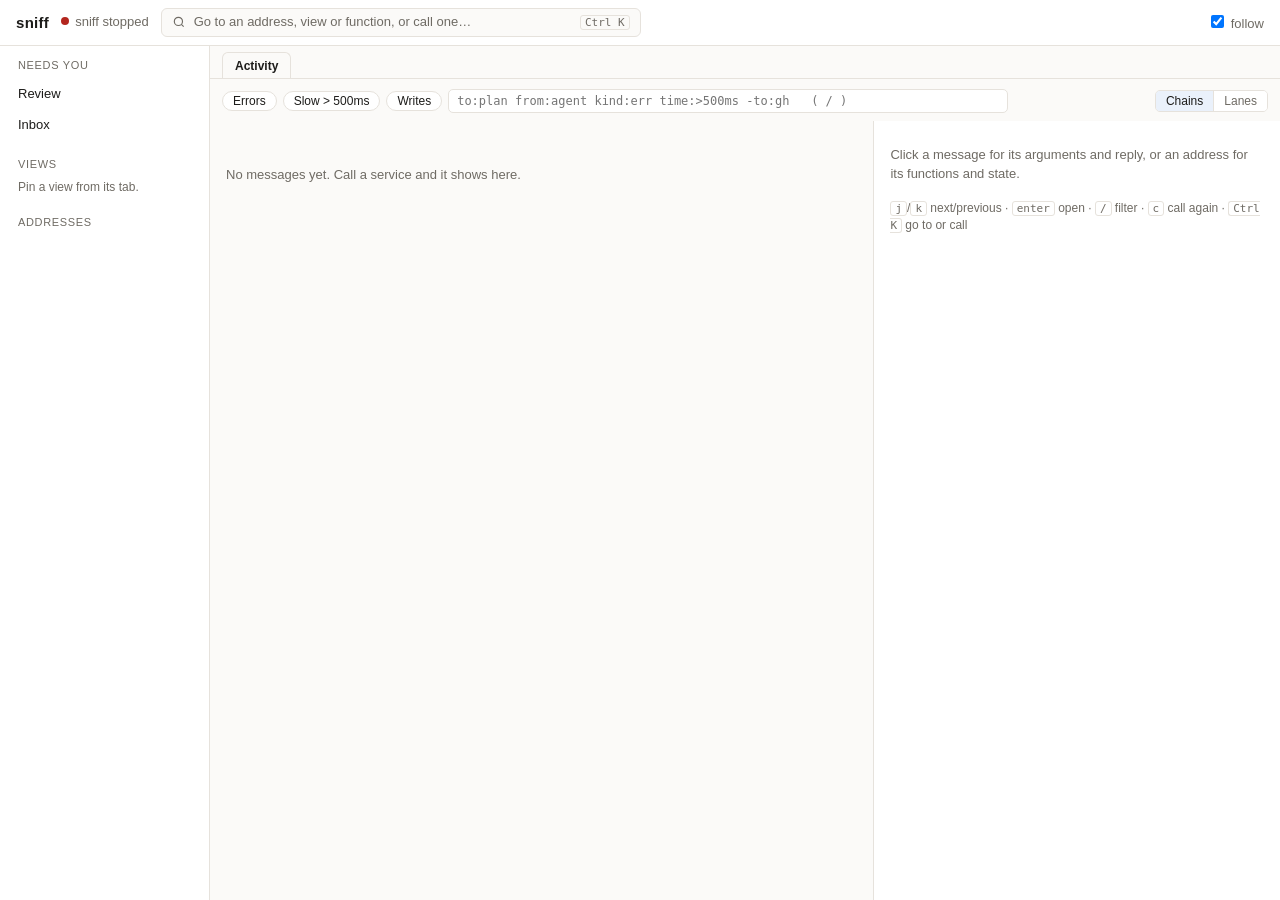
==== cmd/sniff/web/index.html @ 4d842ae2 "Go to or call anything from a ⌘K palette in sniff, and move with keys ⌘K opens a palette over the pa" ====
<!doctype html>
<html lang="en">
<head>
<meta charset="utf-8">
<meta name="viewport" content="width=device-width, initial-scale=1">
<title>sniff</title>
<link rel="stylesheet" href="style.css">
<script src="app.js" defer></script>
</head>
<body>
<header>
  <h1>sniff</h1>
  <span id="status" class="status">connecting…</span>
  <button type="button" id="goto" class="goto" aria-haspopup="dialog">
    <svg width="14" height="14" viewBox="0 0 24 24" fill="none" stroke="currentColor" stroke-width="2" aria-hidden="true"><circle cx="11" cy="11" r="7"></circle><path d="M20 20l-4-4"></path></svg>
    <span class="grow">Go to an address, view or function, or call one…</span>
    <kbd class="mod-k">⌘K</kbd>
  </button>
  <span class="grow"></span>
  <label class="follow"><input type="checkbox" id="follow" checked> follow</label>
</header>
<div class="window">
  <nav class="side" aria-label="Sidebar">
    <div class="group">
      <h2>Needs you</h2>
      <a class="queue review" href="/view/review/pending" title="what waits for your review; while sniff is open, agents' writes wait here for you"><span class="name">Review</span></a>
      <a class="queue inbox" href="/view/me/inbox" title="questions and reports sent to you, :me"><span class="name">Inbox</span></a>
    </div>
    <div class="group">
      <h2>Views</h2>
      <div id="pins"></div>
    </div>
    <div class="group">
      <h2>Addresses</h2>
      <div id="addresses"></div>
    </div>
  </nav>
  <div class="work">
    <div id="tabs" class="tabs" role="tablist" aria-label="Tabs">
      <div class="tab"><button role="tab" id="tab-activity" aria-selected="true" aria-controls="activity">Activity</button></div>
    </div>
    <section id="banner" class="banner" aria-label="Waiting for your review" hidden>
      <span class="banner-title">Waits for your review</span>
      <div id="banner-body" class="banner-body"></div>
    </section>
    <form id="filters" class="filters" role="search" aria-label="Filter messages">
      <button type="button" id="only" class="chip" aria-pressed="true" title="Show every chain again" hidden>One chain ×</button>
      <button type="button" class="chip" data-term="kind:err" aria-pressed="false" title="kind:err: what answered with an error or a fault">Errors</button>
      <button type="button" class="chip" data-term="time:>500ms" aria-pressed="false" title="time:>500ms">Slow &gt; 500ms</button>
      <button type="button" class="chip" data-term="mark:write" aria-pressed="false" title="mark:write: to :write functions">Writes</button>
      <input id="query" type="search" aria-label="Filter" placeholder="to:plan from:agent kind:err time:>500ms -to:gh   ( / )" autocomplete="off" spellcheck="false"
        title="Each term must match; -term must not. to:address[/fn] from:address origin:user|agent kind:call|send|pub|done|eval|note|ok|err|fault|pending time:>500ms|<1ms mark:read|write gate:held|refused|accepted|trusted|free|for, or a word">
      <span class="seg" role="group" aria-label="Show messages as">
        <button type="button" data-show="chains" aria-pressed="true" title="Each message under the one whose handler sent it">Chains</button>
        <button type="button" data-show="lanes" aria-pressed="false" title="A lane per address, an arrow per message">Lanes</button>
      </span>
      <span id="query-error" class="query-error" role="status"></span>
    </form>
    <main id="activity" role="tabpanel" aria-labelledby="tab-activity">
      <section id="trace" aria-label="Messages">
        <div id="lanes" class="lanes"></div>
        <div id="rows"></div>
        <p id="empty" class="empty">No messages yet. Call a service and it shows here.</p>
      </section>
      <aside id="detail" aria-label="Details">
        <p class="hint">Click a message for its arguments and reply, or an address for its functions and state.</p>
      </aside>
    </main>
  </div>
</div>
<dialog id="palette" class="palette" aria-label="Go to or call">
  <div class="palette-box">
    <div class="palette-input">
      <svg width="16" height="16" viewBox="0 0 24 24" fill="none" stroke="currentColor" stroke-width="2" aria-hidden="true"><circle cx="11" cy="11" r="7"></circle><path d="M20 20l-4-4"></path></svg>
      <input id="palette-q" role="combobox" aria-label="Go to or call" aria-controls="palette-list" aria-expanded="true" aria-autocomplete="list"
        placeholder="Go to an address, view or function, or call one…" autocomplete="off" spellcheck="false">
      <kbd>esc</kbd>
    </div>
    <div id="palette-list" class="palette-list" role="listbox" aria-label="Matches"></div>
    <div id="palette-reply" class="palette-reply"></div>
    <p class="palette-keys"><span><kbd>↑↓</kbd> move</span> <span><kbd>↵</kbd> open or call</span> <span><kbd>(</kbd> type a whole form: <code>(todo/add "x")</code></span></p>
  </div>
</dialog>
</body>
</html>
---- cmd/sniff/web/style.css ----
:root {
  --bg: #fbfaf8;
  --panel: #ffffff;
  --text: #1d1c1a;
  --muted: #6f6b64;
  --line: #e6e2dc;
  --lane: #dcd7cf;
  --accent: #2f6fb3;
  --ok: #2f7d4f;
  --err: #a8650f;
  --fault: #b3261e;
  --done: #7a4fb0;
  --pub: #18808a;
  --note-bg: #fff4d6;
  --select: #eaf1fb;
  --kw: #7a4fb0;
  --str: #2f7d4f;
  --lit: #2f6fb3;
  --mono: ui-monospace, "SF Mono", Menlo, Consolas, monospace;
  --sans: -apple-system, BlinkMacSystemFont, "Segoe UI", sans-serif;
  color-scheme: light;
}
@media (prefers-color-scheme: dark) {
  :root {
    --bg: #161514;
    --panel: #1e1d1b;
    --text: #e9e6e1;
    --muted: #9c978f;
    --line: #2e2c29;
    --lane: #3a3733;
    --accent: #79a9e0;
    --ok: #6cc28f;
    --err: #e0a457;
    --fault: #f07a70;
    --done: #b694e6;
    --pub: #5cc4cd;
    --note-bg: #3a3220;
    --select: #23303f;
    --kw: #b694e6;
    --str: #6cc28f;
    --lit: #79a9e0;
    color-scheme: dark;
  }
}

* { box-sizing: border-box; }
html, body { height: 100%; margin: 0; }
body {
  background: var(--bg);
  color: var(--text);
  font: 13px/1.45 var(--sans);
  display: flex;
  flex-direction: column;
}

header {
  min-width: 0;
  display: flex;
  align-items: center;
  gap: 12px;
  padding: 8px 16px;
  border-bottom: 1px solid var(--line);
  background: var(--panel);
  flex-wrap: wrap;
}
h1 { font-size: 15px; margin: 0; letter-spacing: .02em; }
.status { color: var(--muted); }
.status::before {
  content: "";
  display: inline-block;
  width: 8px; height: 8px;
  border-radius: 50%;
  margin-right: 6px;
  background: var(--fault);
  vertical-align: 1px;
}
.status.on::before { background: var(--ok); }
.lanes button {
  font: 12px var(--mono);
  color: var(--text);
  background: transparent;
  border: 1px solid var(--line);
  border-radius: 4px;
  padding: 1px 6px;
  cursor: pointer;
}
.lanes button:hover { border-color: var(--accent); }
.follow { color: var(--muted); user-select: none; }
.grow { flex: 1; }
[hidden] { display: none !important; }

/* One window: the sidebar, then tabs, Activity first. */
.window { flex: 1; display: flex; min-height: 0; }
.side {
  width: 210px;
  flex: none;
  overflow: auto;
  padding: 12px 10px;
  border-right: 1px solid var(--line);
  background: var(--panel);
  display: flex;
  flex-direction: column;
  gap: 18px;
}
.side .group { display: flex; flex-direction: column; gap: 2px; min-width: 0; }
.side h2 {
  font-size: 11px;
  font-weight: normal;
  text-transform: uppercase;
  letter-spacing: .06em;
  color: var(--muted);
  margin: 0;
  padding: 0 8px 4px;
}
.side .hint { margin: 0; padding: 0 8px; font-size: 12px; }
.side a, .side button {
  display: flex;
  align-items: center;
  gap: 8px;
  width: 100%;
  padding: 5px 8px;
  border: 0;
  border-radius: 5px;
  background: none;
  color: var(--text);
  text-decoration: none;
  text-align: left;
  font: inherit;
  cursor: pointer;
}
.side a:hover, .side button:hover { background: color-mix(in srgb, var(--select) 60%, transparent); }
.side a[aria-current] { background: var(--select); }
.side .name { flex: 1; min-width: 0; overflow: hidden; text-overflow: ellipsis; white-space: nowrap; }
.side .view-link, .side .addr { font: 12px var(--mono); }
.side .queue.waiting { background: var(--note-bg); }
.side .count {
  min-width: 18px;
  padding: 0 5px;
  font: 600 11px/16px var(--sans);
  text-align: center;
  color: var(--panel);
  background: var(--err);
  border-radius: 8px;
}
.side .inbox .count { background: var(--accent); }
.addr .dot { width: 7px; height: 7px; flex: none; border-radius: 50%; background: var(--ok); }
.addr.client .dot { background: none; border: 1.5px dashed var(--muted); }
.addr.fault .dot { background: var(--fault); }
.addr .note { font: 11px var(--sans); color: var(--muted); }
.addr.fault .note { color: var(--fault); }
.work { flex: 1; min-width: 0; display: flex; flex-direction: column; }
.tabs {
  display: flex;
  gap: 2px;
  padding: 6px 12px 0;
  border-bottom: 1px solid var(--line);
  overflow-x: auto;
  flex: none;
}
.tab { display: flex; align-items: center; flex: none; border: 1px solid transparent; border-bottom: 0; border-radius: 6px 6px 0 0; margin-bottom: -1px; }
.tab:has([aria-selected="true"]) { border-color: var(--line); background: var(--bg); }
.tab button { font: 12px var(--mono); color: var(--muted); background: none; border: 0; padding: 6px 4px 6px 12px; cursor: pointer; }
.tab button:only-child { padding-right: 12px; font: 600 12px var(--sans); }
.tab [aria-selected="true"] { color: var(--text); }
.tab .close { padding: 6px 8px 6px 4px; }
.tab .close:hover { color: var(--text); }
.panel { flex: 1; min-height: 0; overflow: auto; padding: 12px 16px; }
.panel-head { display: flex; flex-wrap: wrap; align-items: center; gap: 6px 12px; margin-bottom: 10px; }
.panel-head a { color: var(--accent); font-size: 12px; }
.toggle {
  font: 12px var(--sans);
  color: var(--text);
  background: var(--panel);
  border: 1px solid var(--line);
  border-radius: 5px;
  padding: 2px 10px;
  cursor: pointer;
}
.toggle:hover { border-color: var(--accent); background: color-mix(in srgb, var(--accent) 10%, var(--panel)); }
.toggle:focus-visible { outline: 2px solid var(--accent); outline-offset: 1px; }
@media (max-width: 760px) {
  .window { flex-direction: column; }
  .side { width: auto; max-height: 30vh; flex-direction: row; flex-wrap: wrap; border-right: 0; border-bottom: 1px solid var(--line); }
  .side .group { flex: 1 1 140px; }
}

/* The review banner: the oldest write waiting for you, over Activity, on
   one line: what it would do, who sent it from where, and its actions. */
.banner {
  flex: none;
  display: flex;
  align-items: center;
  gap: 6px 12px;
  margin: 10px 12px 0;
  padding: 8px 12px;
  border: 1px solid color-mix(in srgb, var(--err) 45%, transparent);
  border-radius: 6px;
  background: var(--note-bg);
}
.banner-title { font-weight: 600; white-space: nowrap; }
.banner-body { flex: 1; min-width: 0; }
.banner .said { margin: 0 0 4px; }
.banner .view.first { display: flex; align-items: center; gap: 12px; }
.banner .view.first .item { flex: 1; min-width: 0; flex-wrap: nowrap; align-items: center; border-top: 0; padding: 0; font: 12px var(--mono); }
.banner .item > :first-child { flex: 0 1 auto; min-width: 0; font-weight: 600; white-space: nowrap; overflow: hidden; text-overflow: ellipsis; }
.banner .item .detail { flex: 1 1 0; min-width: 0; font-size: 11px; white-space: nowrap; overflow: hidden; text-overflow: ellipsis; }
.banner .item .actions { flex: none; max-width: none; flex-wrap: nowrap; align-items: center; }
/* Reject's box for why opens beside it, not under it. */
.banner details.asks[open] { display: flex; align-items: center; gap: 4px; }
.banner .ask { margin: 0; }
.banner .ask input { flex: none; width: 220px; }
/* Its actions are :review's own, so their targets go without saying. */
.banner .action .to { display: none; }
.banner .more { color: var(--accent); font-size: 12px; white-space: nowrap; }
/* Its keys, a and r, beside what they do. */
.banner form.act:has(input[value^="[:review/accept "]) .action::after,
.banner details.asks:has(input[value^="[:review/reject "]) > summary::after {
  margin-left: 6px;
  font: 10px var(--mono);
  opacity: .7;
}
.banner form.act:has(input[value^="[:review/accept "]) .action::after { content: "a"; }
.banner details.asks:has(input[value^="[:review/reject "]) > summary::after { content: "r"; }

/* Filters: chips, then the query they are part of. */
.filters { flex: none; display: flex; flex-wrap: wrap; align-items: center; gap: 6px; padding: 10px 12px 8px; }
.chip {
  font: 12px var(--sans);
  color: var(--text);
  background: var(--panel);
  border: 1px solid var(--line);
  border-radius: 12px;
  padding: 2px 10px;
  cursor: pointer;
}
.chip:hover { border-color: var(--accent); }
.chip[aria-pressed="true"] { color: var(--accent); background: var(--select); border-color: color-mix(in srgb, var(--accent) 50%, transparent); }
.chip:focus-visible, .filters input:focus-visible { outline: 2px solid var(--accent); outline-offset: 1px; }
.filters input {
  flex: 1 1 220px;
  min-width: 0;
  max-width: 560px;
  font: 12px var(--mono);
  color: var(--text);
  background: var(--panel);
  border: 1px solid var(--line);
  border-radius: 5px;
  padding: 4px 8px;
}
.filters input.bad { border-color: var(--fault); }
.seg { margin-left: auto; display: inline-flex; border: 1px solid var(--line); border-radius: 5px; overflow: hidden; }
.seg button { font: 12px var(--sans); color: var(--muted); background: var(--panel); border: 0; padding: 3px 10px; cursor: pointer; }
.seg button + button { border-left: 1px solid var(--line); }
.seg button[aria-pressed="true"] { color: var(--text); background: var(--select); }
.seg button:focus-visible { outline: 2px solid var(--accent); outline-offset: -2px; }
.query-error { flex-basis: 100%; color: var(--fault); font: 12px var(--mono); }
.query-error:empty { display: none; }
@media (max-width: 760px) {
  .banner, .banner .view.first, .banner .view.first .item { flex-wrap: wrap; }
}

main { flex: 1; display: flex; min-height: 0; }
#trace { flex: 1; overflow: auto; position: relative; min-width: 0; }
aside {
  width: 38%;
  max-width: 560px;
  border-left: 1px solid var(--line);
  background: var(--panel);
  overflow: auto;
  padding: 12px 16px;
}
@media (max-width: 760px) {
  main { flex-direction: column; }
  aside { width: auto; max-width: none; border-left: 0; border-top: 1px solid var(--line); max-height: 45%; }
}
.hint, .empty { color: var(--muted); }
.empty { padding: 24px 16px; }

/* The message view: a lane per address, an arrow per message. */
.lanes, .row {
  display: grid;
  grid-template-columns: 96px minmax(0, 1fr) 64px;
}
@media (max-width: 760px) {
  .lanes, .row { grid-template-columns: 76px minmax(0, 1fr) 44px; }
  .time, .took { font-size: 10px; padding-left: 4px; padding-right: 4px; }
}
.lanes {
  position: sticky;
  top: 0;
  z-index: 2;
  background: var(--bg);
  border-bottom: 1px solid var(--line);
  padding: 6px 0;
}
.lanes .names { display: grid; grid-template-columns: repeat(var(--lanes), minmax(0, 1fr)); }
.lanes .names > * { justify-self: center; max-width: 95%; overflow: hidden; text-overflow: ellipsis; white-space: nowrap; }
.row { cursor: pointer; min-height: 30px; }
.row:hover { background: color-mix(in srgb, var(--select) 50%, transparent); }
.row.selected { background: var(--select); }
.time, .took { font: 11px var(--mono); color: var(--muted); padding: 8px 8px 0; }
.took { text-align: right; padding-right: 12px; }
.track {
  position: relative;
  background-image: linear-gradient(to right, transparent calc(50% - .5px), var(--lane) calc(50% - .5px), var(--lane) calc(50% + .5px), transparent calc(50% + .5px));
  background-size: calc(100% / var(--lanes)) 100%;
}
.arrow {
  position: absolute;
  top: 19px;
  height: 0;
  border-top: 1.5px solid currentColor;
  color: var(--text);
}
.arrow::after {
  content: "";
  position: absolute;
  top: -5px;
  border: 4px solid transparent;
}
.arrow.right::after { right: -1px; border-left: 6px solid currentColor; border-right: 0; }
.arrow.left::after { left: -1px; border-right: 6px solid currentColor; border-left: 0; }
.arrow.self {
  height: 10px;
  top: 12px;
  border: 1.5px solid currentColor;
  border-left: 0;
  border-radius: 0 6px 6px 0;
}
.arrow.self::after { left: -1px; top: 4px; border-right: 6px solid currentColor; border-left: 0; }
.label {
  position: absolute;
  top: 1px;
  font: 11.5px var(--mono);
  white-space: nowrap;
  overflow: hidden;
  text-overflow: ellipsis;
  text-align: center;
  padding: 0 4px;
}
.self + .label { text-align: left; }
.send .arrow { border-top-style: dashed; }
.pub .arrow { color: var(--pub); border-top-style: dotted; }
.done .arrow { color: var(--done); }
.err .arrow, .err .label { color: var(--err); }
.fault .arrow, .fault .label { color: var(--fault); font-weight: 600; }
.pending .arrow { border-top-style: dashed; color: var(--accent); }
.agent .time::after { content: " ●"; color: var(--done); }
.note-text {
  grid-column: 2 / 4;
  margin: 4px 12px 4px 0;
  padding: 4px 8px;
  border-radius: 4px;
  background: var(--note-bg);
  font: 12px var(--mono);
}

/* Chains: a row per message, indented under the one that led to it. */
#rows.chains .row { grid-template-columns: 112px minmax(0, 3fr) minmax(0, 2fr) 56px 64px; align-items: center; min-height: 28px; }
#rows.chains .time, #rows.chains .took { padding-top: 0; white-space: nowrap; }
.times { color: var(--text); font-weight: 600; }
/* A client's reads in a row, folded: quiet, as they change nothing. */
.reads { margin: 0 11px; }
.reads-head {
  display: flex;
  align-items: baseline;
  gap: 8px;
  width: 100%;
  min-height: 28px;
  padding: 0 8px;
  border: 0;
  background: none;
  color: var(--muted);
  font: 12px var(--sans);
  text-align: left;
  cursor: pointer;
}
.reads-head:hover { color: var(--text); background: color-mix(in srgb, var(--select) 50%, transparent); }
.reads-head:focus-visible { outline: 2px solid var(--accent); outline-offset: -2px; }
.reads-head .what-read { font: 11px var(--mono); min-width: 0; white-space: nowrap; overflow: hidden; text-overflow: ellipsis; }
.reads-head .sum { margin-left: auto; flex: none; font: 11px var(--mono); }
.reads[open], .reads:has(.row) { border-left: 2px solid var(--line); }
#rows.chains .note-text { grid-column: 2 / 6; }
#rows.chains { padding: 4px 0; }
/* Single messages line up with the rows in a chain's box. */
#rows.chains > .row { margin: 0 11px; }
.chain {
  margin: 8px 10px;
  border: 1px solid var(--line);
  border-radius: 6px;
  background: var(--panel);
  overflow: hidden;
}
.chain .row + .row { border-top: 1px solid color-mix(in srgb, var(--line) 50%, transparent); }
.what, .args { font: 12px var(--mono); white-space: nowrap; overflow: hidden; text-overflow: ellipsis; padding-right: 8px; }
/* A line down each level a message is under, so its depth shows. */
.what {
  --depth: 0;
  align-self: stretch;
  line-height: 28px;
  padding-left: calc(var(--depth) * 18px);
  background-image: repeating-linear-gradient(to right, transparent 0 5px, var(--lane) 5px 6px, transparent 6px 18px);
  background-size: calc(var(--depth) * 18px) 100%;
  background-repeat: no-repeat;
}
.what > b { font-weight: 600; }
.args { color: var(--muted); }
.args .gate { color: var(--muted); }
.glyph { display: inline-block; width: 1.4em; color: var(--muted); }
.pub .what, .pub .glyph { color: var(--pub); }
.done .glyph { color: var(--done); }
.result { font: 12px var(--mono); color: var(--muted); }
.ok .result { color: var(--ok); }
.err .result { color: var(--err); }
.fault .result { color: var(--fault); font-weight: 600; }
.pending .result { color: var(--accent); }
.chain-head {
  display: flex;
  align-items: baseline;
  gap: 8px;
  width: 100%;
  min-width: 0;
  padding: 7px 12px;
  border: 0;
  background: color-mix(in srgb, var(--line) 35%, var(--bg));
  color: var(--text);
  font: 13px var(--sans);
  text-align: left;
  cursor: pointer;
}
.chain-head:hover { background: color-mix(in srgb, var(--line) 60%, var(--bg)); }
.chain-head:focus-visible { outline: 2px solid var(--accent); outline-offset: -2px; }
.chain-head .fold, .chain-head .verb { color: var(--muted); flex: none; }
.chain-head strong { flex: none; font-weight: 600; }
.chain-head code { font: 12px var(--mono); min-width: 0; white-space: nowrap; overflow: hidden; text-overflow: ellipsis; }
.chain-head .sum { margin-left: auto; flex: none; font: 11px var(--mono); color: var(--muted); }

/* Details. */
aside h2 { font: 600 14px var(--mono); margin: 0 0 4px; word-break: break-all; }
aside h3 { font-size: 12px; text-transform: uppercase; letter-spacing: .06em; color: var(--muted); margin: 16px 0 6px; }
.meta { color: var(--muted); display: flex; gap: 10px; flex-wrap: wrap; }
.badge { font: 11px var(--mono); border: 1px solid var(--line); border-radius: 3px; padding: 0 4px; }
.badge.write { color: var(--err); border-color: currentColor; }
.badge.held { color: var(--accent); border-color: currentColor; }
.badge.through { color: var(--done); border-color: currentColor; }
.label .gate { color: var(--muted); font-weight: normal; }
.crumbs { font: 11px var(--mono); color: var(--muted); margin-bottom: 6px; overflow-wrap: anywhere; }
.crumbs button { font: inherit; color: var(--accent); background: none; border: 0; padding: 0; cursor: pointer; }
.crumbs button:hover { text-decoration: underline; }
.crumbs b { color: var(--text); }
.entry-actions { display: flex; flex-wrap: wrap; align-items: flex-start; gap: 6px; margin-top: 16px; }
.entry-actions > button, .again > summary, .call-box button, .talks button {
  font: 12px var(--sans);
  color: var(--text);
  background: var(--panel);
  border: 1px solid var(--line);
  border-radius: 5px;
  padding: 4px 10px;
  cursor: pointer;
}
.entry-actions > button:hover, .again > summary:hover, .call-box button:hover, .talks button:hover { border-color: var(--accent); }
.again > summary { list-style: none; display: inline-block; }
.again > summary::-webkit-details-marker { display: none; }
.again[open] { flex-basis: 100%; }
.call-box form { display: flex; gap: 6px; margin-top: 6px; }
.call-box input { flex: 1; min-width: 0; font: 12px var(--mono); color: var(--text); background: var(--bg); border: 1px solid var(--line); border-radius: 5px; padding: 4px 8px; }
.call-box button { color: #fff; background: var(--accent); border-color: var(--accent); }
.call-reply { margin-top: 8px; }
.call-row > td { padding: 0 0 10px; }
.fn-call { font: inherit; color: var(--accent); background: none; border: 0; padding: 0; text-align: left; cursor: pointer; }
.fn-call:hover { text-decoration: underline; }
.talks p { margin: 0 0 6px; color: var(--muted); }
.talks button { font: 12px var(--mono); padding: 1px 8px; margin-bottom: 2px; }
.session .line {
  display: block;
  width: 100%;
  text-align: left;
  font: 12px/1.6 var(--mono);
  color: var(--text);
  background: none;
  border: 0;
  border-top: 1px solid var(--line);
  padding: 2px 0;
  white-space: nowrap;
  overflow: hidden;
  text-overflow: ellipsis;
  cursor: pointer;
}
.session .line:hover { background: color-mix(in srgb, var(--select) 50%, transparent); }
.session .line:disabled { cursor: default; color: var(--muted); }
.session .time { padding: 0; }
.fns { width: 100%; border-collapse: collapse; }
.fns td { padding: 4px 6px 4px 0; vertical-align: top; border-top: 1px solid var(--line); }
.fns td:first-child { font-family: var(--mono); white-space: nowrap; }
.fns .doc { color: var(--muted); }
.fns a { color: var(--accent); }

.value { font: 12px/1.5 var(--mono); word-break: break-word; }
.value details { margin-left: 0; }
.value summary { cursor: pointer; list-style: none; }
.value summary::-webkit-details-marker { display: none; }
.value summary::before { content: "▸ "; color: var(--muted); }
.value details[open] > summary::before { content: "▾ "; }
.value .kids { padding-left: 16px; border-left: 1px solid var(--line); margin-left: 4px; }
.value .kw { color: var(--kw); }
.value .str { color: var(--str); white-space: pre-wrap; }
.value .lit { color: var(--lit); }
.value .tag { font-weight: 600; }
.value .count { color: var(--muted); }
.value details.long { display: inline; }
.value details.long[open] > summary .str { display: none; }
.value details.long[open] > summary::after { content: "text"; color: var(--muted); }
.value .text {
  max-width: 80ch;
  margin: 2px 0 4px 4px;
  padding: 2px 0 2px 10px;
  border-left: 2px solid color-mix(in srgb, var(--str) 50%, transparent);
  font: 12.5px/1.5 var(--sans);
  white-space: pre-wrap;
}

/* Views: items, text and locations. */
.view pre { font: 12px/1.5 var(--mono); white-space: pre-wrap; word-break: break-word; margin: 0; }
.view .item, .view .place {
  display: flex;
  gap: 10px;
  align-items: baseline;
  width: 100%;
  border-top: 1px solid var(--line);
  padding: 4px 0;
}
.view .place {
  font: inherit;
  color: var(--text);
  background: none;
  border-width: 1px 0 0;
  text-align: left;
  cursor: copy;
}
.view .place:hover { background: color-mix(in srgb, var(--select) 50%, transparent); }
.view .at { font: 12px var(--mono); color: var(--accent); word-break: break-all; }
.view .copied .at::after { content: "  copied"; color: var(--muted); }
.view .detail { color: var(--muted); }
.view .item { flex-wrap: wrap; }
/* Long text in an item: a report, a plan's tasks. */
.view .prose { flex-basis: 100%; max-width: 72ch; line-height: 1.5; }
.view .prose p { margin: 0 0 6px; white-space: pre-wrap; }
.view .prose ol, .view .prose ul { margin: 0 0 6px; padding-left: 22px; }
.view .prose li { margin: 0 0 4px; }
.view .prose code { font: 12px var(--mono); background: color-mix(in srgb, var(--select) 60%, transparent); padding: 0 3px; border-radius: 3px; }
.view .prose pre { white-space: pre; overflow-x: auto; background: color-mix(in srgb, var(--select) 40%, transparent); padding: 6px 8px; border-radius: 4px; margin: 0 0 6px; }
.view .prose pre code { background: none; padding: 0; }
.view .actions { margin-left: auto; display: flex; flex-wrap: wrap; gap: 4px; justify-content: flex-end; max-width: 60%; }
/* An action that sends is a tinted button; one that opens a page, a
   dashed link. */
.view .action {
  font: 11px/18px var(--mono);
  color: var(--accent);
  background: color-mix(in srgb, var(--accent) 12%, var(--panel));
  border: 1px solid color-mix(in srgb, var(--accent) 45%, transparent);
  border-radius: 5px;
  padding: 1px 8px;
  white-space: nowrap;
  overflow: hidden;
  text-overflow: ellipsis;
  max-width: 100%;
  cursor: pointer;
}
.view .action:hover { background: color-mix(in srgb, var(--accent) 24%, var(--panel)); border-color: var(--accent); }
.view .action:active { background: color-mix(in srgb, var(--accent) 34%, var(--panel)); }
.view .action:focus-visible { outline: 2px solid var(--accent); outline-offset: 1px; }
.view .action.labelled { font: 500 12px/18px var(--sans); }
.view .action.link { text-decoration: none; background: none; border-style: dashed; }
.view .action.link:hover { background: color-mix(in srgb, var(--accent) 10%, transparent); }
.view .action .to { font: 11px var(--mono); color: var(--muted); }
.view .ask { display: flex; gap: 4px; margin-top: 4px; }
.view .ask input {
  flex: 1;
  min-width: 0;
  padding: 3px 6px;
  font: 12px var(--sans);
  color: var(--text);
  background: var(--panel);
  border: 1px solid var(--line);
  border-radius: 4px;
}
.view .ask input:focus { outline: none; border-color: var(--accent); }
.view .ask .action { font: 12px var(--sans); }
/* A page drawn by sniff: an action is a form, one that asks opens a box
   for your answer, and what it answered shows above the view. */
.view form.act { display: contents; }
.view details.asks { display: inline-block; max-width: 100%; }
.view details.asks summary { list-style: none; display: inline-block; }
.view details.asks summary::-webkit-details-marker { display: none; }
.view details.asks[open] { display: block; flex-basis: 100%; }
.view details.asks[open] summary { border-color: var(--accent); }
.said { font: 12px var(--mono); margin: 0 0 8px; word-break: break-word; }
.said.ok { color: var(--ok); }
.said.err { color: var(--err); }
/* A board: columns side by side, scrolled sideways, each item a card. */
.view.board { display: flex; gap: 12px; align-items: flex-start; overflow-x: auto; padding-bottom: 8px; }
.view .column {
  flex: 0 0 280px;
  display: flex;
  flex-direction: column;
  gap: 8px;
  padding: 8px;
  border-radius: 8px;
  background: color-mix(in srgb, var(--line) 45%, transparent);
}
.view .column h4 { display: flex; gap: 8px; align-items: baseline; font-size: 12px; margin: 0 4px; }
.view .column h4 .count { margin-left: auto; font: 11px var(--mono); color: var(--muted); }
.view .column .hint { margin: 0 4px; }
.view .column .item {
  gap: 6px 10px;
  padding: 8px 10px;
  border: 1px solid var(--line);
  border-radius: 6px;
  background: var(--panel);
}
.view .column .prose { line-height: 1.45; }
.view .column .prose > :last-child { margin-bottom: 0; }
.view .column .detail { font: 11px var(--mono); }
.view .column .actions { max-width: 100%; margin-left: 0; justify-content: flex-start; }
.raw { margin-top: 8px; }
.raw > summary { cursor: pointer; color: var(--muted); font-size: 12px; }
.open { display: inline-block; margin-top: 10px; color: var(--accent); }

/* The palette, ⌘K, and the keys. */
kbd { font: 11px var(--mono); color: var(--muted); border: 1px solid var(--line); border-radius: 3px; padding: 0 4px; }
.goto {
  flex: 1 1 260px;
  max-width: 480px;
  min-width: 0;
  display: flex;
  align-items: center;
  gap: 8px;
  padding: 4px 10px;
  font: inherit;
  color: var(--muted);
  text-align: left;
  background: var(--bg);
  border: 1px solid var(--line);
  border-radius: 6px;
  cursor: pointer;
}
.goto > .grow { min-width: 0; white-space: nowrap; overflow: hidden; text-overflow: ellipsis; }
.goto:hover { border-color: var(--accent); }
.goto:focus-visible { outline: 2px solid var(--accent); outline-offset: 1px; }
.palette {
  width: min(640px, calc(100vw - 32px));
  margin: 12vh auto auto;
  padding: 0;
  color: var(--text);
  background: var(--panel);
  border: 1px solid var(--line);
  border-radius: 10px;
  box-shadow: 0 18px 50px rgba(0, 0, 0, .22);
}
.palette::backdrop { background: rgba(29, 28, 26, .32); }
.palette-input { display: flex; align-items: center; gap: 10px; padding: 12px 14px; color: var(--muted); border-bottom: 1px solid var(--line); }
.palette-input input { flex: 1; min-width: 0; font: 15px var(--mono); color: var(--text); background: none; border: 0; outline: none; }
.palette-list { max-height: 50vh; overflow: auto; padding: 6px 0; }
.palette-list h3 { margin: 0; padding: 8px 14px 2px; font-size: 11px; font-weight: normal; text-transform: uppercase; letter-spacing: .06em; color: var(--muted); }
.palette-list .hint { margin: 0; padding: 8px 14px; }
.pick {
  display: grid;
  grid-template-columns: minmax(0, 190px) 52px minmax(0, 1fr) auto;
  align-items: center;
  gap: 10px;
  padding: 7px 14px;
  cursor: pointer;
}
.pick.wide { grid-template-columns: minmax(0, 1fr) auto; }
.pick[aria-selected="true"] { background: var(--select); }
.pick code { font: 12.5px var(--mono); overflow: hidden; text-overflow: ellipsis; white-space: nowrap; }
.pick .badge { text-align: center; }
.pick .doc { color: var(--muted); overflow: hidden; text-overflow: ellipsis; white-space: nowrap; }
.pick .then { font-size: 12px; color: var(--muted); }
.pick[aria-selected="true"] .then { color: var(--accent); }
.pick-line { display: flex; align-items: center; gap: 6px; min-width: 0; white-space: nowrap; }
.pick-line .doc { margin-left: 4px; }
.palette-reply:not(:empty) { padding: 8px 14px; border-top: 1px solid var(--line); max-height: 30vh; overflow: auto; }
.palette-keys { display: flex; flex-wrap: wrap; gap: 4px 16px; margin: 0; padding: 8px 14px; font-size: 12px; color: var(--muted); background: var(--bg); border-top: 1px solid var(--line); }
.palette-keys code { font: 11px var(--mono); }
.keys { margin: 16px 0 0; font-size: 12px; color: var(--muted); }

/* A view pinned as a page of its own. */
h1 a { color: inherit; text-decoration: none; }
.target { font: 600 13px var(--mono); }
.pinned { flex: 1; overflow: auto; padding: 12px 16px; }
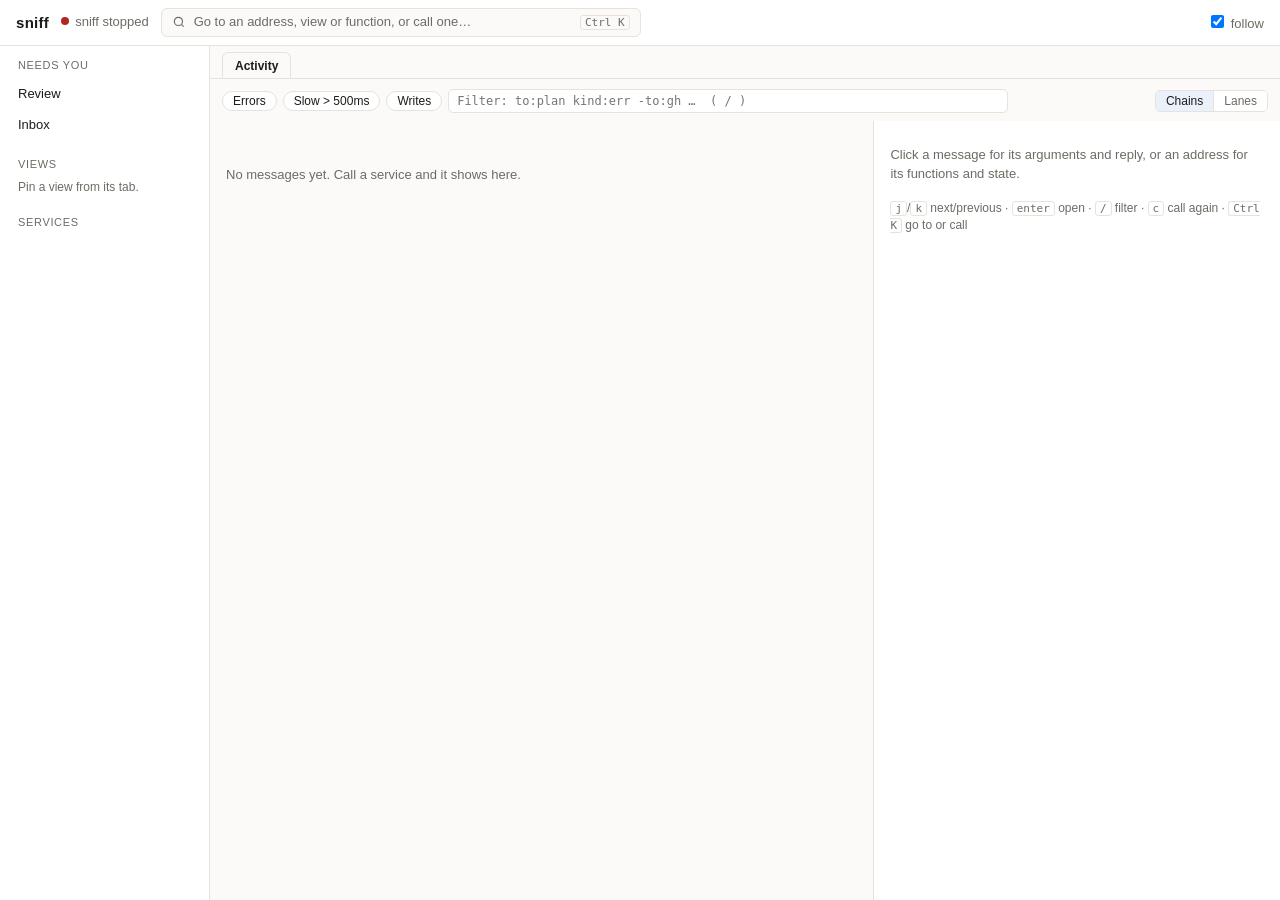
==== commit d0d698d6: "Calm sniff down: say only what isn't ok, and box less Activity was hard to read: every row said ok, " ====
--- a/cmd/sniff/web/index.html
+++ b/cmd/sniff/web/index.html
@@ -30,8 +30,12 @@
       <h2>Views</h2>
       <div id="pins"></div>
     </div>
+    <div class="group" id="agents-group" hidden>
+      <h2>Agents</h2>
+      <div id="agents"></div>
+    </div>
     <div class="group">
-      <h2>Addresses</h2>
+      <h2>Services</h2>
       <div id="addresses"></div>
     </div>
   </nav>
@@ -48,7 +52,7 @@
       <button type="button" class="chip" data-term="kind:err" aria-pressed="false" title="kind:err: what answered with an error or a fault">Errors</button>
       <button type="button" class="chip" data-term="time:>500ms" aria-pressed="false" title="time:>500ms">Slow &gt; 500ms</button>
       <button type="button" class="chip" data-term="mark:write" aria-pressed="false" title="mark:write: to :write functions">Writes</button>
-      <input id="query" type="search" aria-label="Filter" placeholder="to:plan from:agent kind:err time:>500ms -to:gh   ( / )" autocomplete="off" spellcheck="false"
+      <input id="query" type="search" aria-label="Filter" placeholder="Filter: to:plan kind:err -to:gh …  ( / )" autocomplete="off" spellcheck="false"
         title="Each term must match; -term must not. to:address[/fn] from:address origin:user|agent kind:call|send|pub|done|eval|note|ok|err|fault|pending time:>500ms|<1ms mark:read|write gate:held|refused|accepted|trusted|free|for, or a word">
       <span class="seg" role="group" aria-label="Show messages as">
         <button type="button" data-show="chains" aria-pressed="true" title="Each message under the one whose handler sent it">Chains</button>
--- a/cmd/sniff/web/style.css
+++ b/cmd/sniff/web/style.css
@@ -144,10 +144,23 @@
 }
 .side .inbox .count { background: var(--accent); }
 .addr .dot { width: 7px; height: 7px; flex: none; border-radius: 50%; background: var(--ok); }
+/* ok and idle need nothing from you: no dot, only its place. */
+.addr.quiet .dot { background: none; }
 .addr.client .dot { background: none; border: 1.5px dashed var(--muted); }
 .addr.fault .dot { background: var(--fault); }
 .addr .note { font: 11px var(--sans); color: var(--muted); }
 .addr.fault .note { color: var(--fault); }
+.addr.warn .dot, .svc-head.warn .dot { background: var(--err); }
+.addr.warn .note { color: var(--err); }
+.addr.busy .dot, .svc-head.busy .dot { background: var(--accent); }
+.addr.busy .note { color: var(--accent); }
+.svc-head { display: flex; align-items: center; gap: 6px; margin: 0 0 6px; }
+.svc-head .dot { width: 7px; height: 7px; flex: none; border-radius: 50%; background: var(--ok); }
+.svc-head.fault .dot { background: var(--fault); }
+.svc-status dl { display: grid; grid-template-columns: max-content 1fr; gap: 2px 10px; margin: 0; font-size: 12px; }
+.svc-status dt { color: var(--muted); }
+.svc-status dd { margin: 0; font-family: var(--mono); overflow-wrap: anywhere; }
+.svc-head .svc-act { margin-left: auto; font-size: 12px; padding: 1px 10px; }
 .work { flex: 1; min-width: 0; display: flex; flex-direction: column; }
 .tabs {
   display: flex;
@@ -346,17 +359,20 @@
 .fault .arrow, .fault .label { color: var(--fault); font-weight: 600; }
 .pending .arrow { border-top-style: dashed; color: var(--accent); }
 .agent .time::after { content: " ●"; color: var(--done); }
+/* whiff's own notes: quiet, as most are bookkeeping. */
 .note-text {
   grid-column: 2 / 4;
-  margin: 4px 12px 4px 0;
-  padding: 4px 8px;
-  border-radius: 4px;
-  background: var(--note-bg);
-  font: 12px var(--mono);
+  margin: 0 12px 0 0;
+  padding: 0 0 0 1.4em;
+  color: var(--muted);
+  font: italic 12px/28px var(--sans);
+  white-space: nowrap;
+  overflow: hidden;
+  text-overflow: ellipsis;
 }
 
 /* Chains: a row per message, indented under the one that led to it. */
-#rows.chains .row { grid-template-columns: 112px minmax(0, 3fr) minmax(0, 2fr) 56px 64px; align-items: center; min-height: 28px; }
+#rows.chains .row { grid-template-columns: 76px minmax(0, 3fr) minmax(0, 2fr) 56px 64px; align-items: center; min-height: 28px; }
 #rows.chains .time, #rows.chains .took { padding-top: 0; white-space: nowrap; }
 .times { color: var(--text); font-weight: 600; }
 /* A client's reads in a row, folded: quiet, as they change nothing. */
@@ -366,8 +382,8 @@
   align-items: baseline;
   gap: 8px;
   width: 100%;
-  min-height: 28px;
-  padding: 0 8px;
+  min-height: 24px;
+  padding: 0;
   border: 0;
   background: none;
   color: var(--muted);
@@ -377,21 +393,27 @@
 }
 .reads-head:hover { color: var(--text); background: color-mix(in srgb, var(--select) 50%, transparent); }
 .reads-head:focus-visible { outline: 2px solid var(--accent); outline-offset: -2px; }
+.reads-head { font-size: 11.5px; opacity: .75; }
+.reads-head:hover { opacity: 1; }
 .reads-head .what-read { font: 11px var(--mono); min-width: 0; white-space: nowrap; overflow: hidden; text-overflow: ellipsis; }
-.reads-head .sum { margin-left: auto; flex: none; font: 11px var(--mono); }
 .reads[open], .reads:has(.row) { border-left: 2px solid var(--line); }
 #rows.chains .note-text { grid-column: 2 / 6; }
 #rows.chains { padding: 4px 0; }
 /* Single messages line up with the rows in a chain's box. */
 #rows.chains > .row { margin: 0 11px; }
-.chain {
-  margin: 8px 10px;
-  border: 1px solid var(--line);
-  border-radius: 6px;
-  background: var(--panel);
-  overflow: hidden;
-}
-.chain .row + .row { border-top: 1px solid color-mix(in srgb, var(--line) 50%, transparent); }
+/* A chain: its heading, then its messages under a line, no box. */
+.chain { margin: 6px 11px; }
+.what .fold {
+  width: 1.4em;
+  padding: 0;
+  text-align: left;
+  border: 0;
+  background: none;
+  color: var(--muted);
+  font: inherit;
+  cursor: pointer;
+}
+.what .fold:hover { color: var(--text); }
 .what, .args { font: 12px var(--mono); white-space: nowrap; overflow: hidden; text-overflow: ellipsis; padding-right: 8px; }
 /* A line down each level a message is under, so its depth shows. */
 .what {
@@ -414,26 +436,7 @@
 .err .result { color: var(--err); }
 .fault .result { color: var(--fault); font-weight: 600; }
 .pending .result { color: var(--accent); }
-.chain-head {
-  display: flex;
-  align-items: baseline;
-  gap: 8px;
-  width: 100%;
-  min-width: 0;
-  padding: 7px 12px;
-  border: 0;
-  background: color-mix(in srgb, var(--line) 35%, var(--bg));
-  color: var(--text);
-  font: 13px var(--sans);
-  text-align: left;
-  cursor: pointer;
-}
-.chain-head:hover { background: color-mix(in srgb, var(--line) 60%, var(--bg)); }
-.chain-head:focus-visible { outline: 2px solid var(--accent); outline-offset: -2px; }
-.chain-head .fold, .chain-head .verb { color: var(--muted); flex: none; }
-.chain-head strong { flex: none; font-weight: 600; }
-.chain-head code { font: 12px var(--mono); min-width: 0; white-space: nowrap; overflow: hidden; text-overflow: ellipsis; }
-.chain-head .sum { margin-left: auto; flex: none; font: 11px var(--mono); color: var(--muted); }
+.reads-head .time { flex: none; width: 76px; padding: 0 8px; }
 
 /* Details. */
 aside h2 { font: 600 14px var(--mono); margin: 0 0 4px; word-break: break-all; }
@@ -493,6 +496,8 @@
 .fns td { padding: 4px 6px 4px 0; vertical-align: top; border-top: 1px solid var(--line); }
 .fns td:first-child { font-family: var(--mono); white-space: nowrap; }
 .fns .doc { color: var(--muted); }
+.fns .doc:not(.whole) { display: -webkit-box; -webkit-line-clamp: 2; -webkit-box-orient: vertical; overflow: hidden; }
+.fns .doc.more { cursor: pointer; }
 .fns a { color: var(--accent); }
 
 .value { font: 12px/1.5 var(--mono); word-break: break-word; }
@@ -541,6 +546,7 @@
 .view .at { font: 12px var(--mono); color: var(--accent); word-break: break-all; }
 .view .copied .at::after { content: "  copied"; color: var(--muted); }
 .view .detail { color: var(--muted); }
+.view .item .url { font: 12px var(--mono); color: var(--accent); word-break: break-all; }
 .view .item { flex-wrap: wrap; }
 /* Long text in an item: a report, a plan's tasks. */
 .view .prose { flex-basis: 100%; max-width: 72ch; line-height: 1.5; }
@@ -595,6 +601,8 @@
 .view details.asks[open] { display: block; flex-basis: 100%; }
 .view details.asks[open] summary { border-color: var(--accent); }
 .said { font: 12px var(--mono); margin: 0 0 8px; word-break: break-word; }
+.said p { margin: 0; }
+.said .actions, .view.next .actions { margin: 4px 0 0; justify-content: flex-start; max-width: none; }
 .said.ok { color: var(--ok); }
 .said.err { color: var(--err); }
 /* A board: columns side by side, scrolled sideways, each item a card. */
@@ -689,3 +697,10 @@
 h1 a { color: inherit; text-decoration: none; }
 .target { font: 600 13px var(--mono); }
 .pinned { flex: 1; overflow: auto; padding: 12px 16px; }
+.svc-status h4 { font-size: 12px; margin: 10px 0 4px; color: var(--muted); font-weight: 600; }
+.svc-work { list-style: none; margin: 0; padding: 0; font-size: 12px; }
+.svc-work li { display: grid; grid-template-columns: 4ch max-content 1fr max-content; gap: 8px; padding: 2px 0 2px 8px; border-left: 2px solid var(--ok); }
+.svc-work li.failed { border-left-color: var(--err); }
+.svc-work li.open { border-left-color: var(--accent); }
+.svc-work .work-id, .svc-work .work-to { font-family: var(--mono); color: var(--muted); }
+.svc-work .work-how { overflow-wrap: anywhere; }
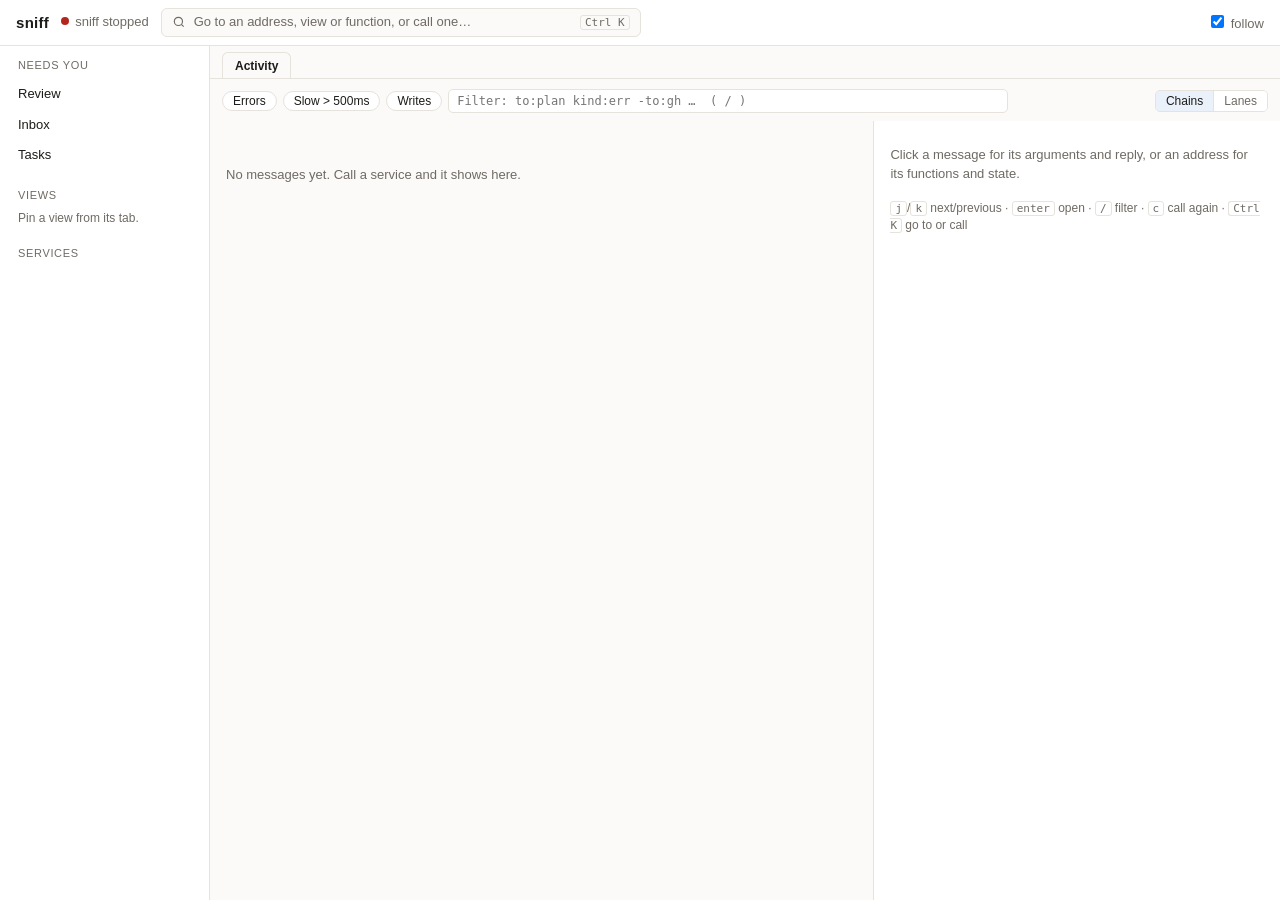
==== commit b0f74116: "Show every task in :tasks: what was held, ran and failed, whose it is, and what to do :tasks/list gi" ====
--- a/cmd/sniff/web/index.html
+++ b/cmd/sniff/web/index.html
@@ -25,6 +25,7 @@
       <h2>Needs you</h2>
       <a class="queue review" href="/view/review/pending" title="what waits for your review; while sniff is open, agents' writes wait here for you"><span class="name">Review</span></a>
       <a class="queue inbox" href="/view/me/inbox" title="questions and reports sent to you, :me"><span class="name">Inbox</span></a>
+      <a class="queue tasks" href="/view/tasks/view" title="what was held, is waiting or running, and what ended in the last day: who it's for, how it ended, and what you can do about it"><span class="name">Tasks</span></a>
     </div>
     <div class="group">
       <h2>Views</h2>
--- a/cmd/sniff/web/style.css
+++ b/cmd/sniff/web/style.css
@@ -161,6 +161,7 @@
 .svc-status dt { color: var(--muted); }
 .svc-status dd { margin: 0; font-family: var(--mono); overflow-wrap: anywhere; }
 .svc-head .svc-act { margin-left: auto; font-size: 12px; padding: 1px 10px; }
+.svc-head .svc-act + .svc-act { margin-left: 6px; }
 .work { flex: 1; min-width: 0; display: flex; flex-direction: column; }
 .tabs {
   display: flex;
@@ -704,3 +705,9 @@
 .svc-work li.open { border-left-color: var(--accent); }
 .svc-work .work-id, .svc-work .work-to { font-family: var(--mono); color: var(--muted); }
 .svc-work .work-how { overflow-wrap: anywhere; }
+.svc-work button.work-id { font: inherit; font-family: var(--mono); color: var(--muted); background: none; border: 0; padding: 0; text-align: left; cursor: pointer; text-decoration: underline dotted; }
+.svc-work button.work-id:hover { color: var(--accent); }
+.svc-work .work-steps, .svc-work .work-gone { grid-column: 2 / -1; }
+.work-steps { list-style: none; margin: 2px 0 4px; padding: 0; }
+.work-steps li { grid-template-columns: max-content 1fr max-content; border-left-width: 1px; }
+.work-steps li.work-round { display: block; border-left: 0; padding-left: 0; margin-top: 2px; }
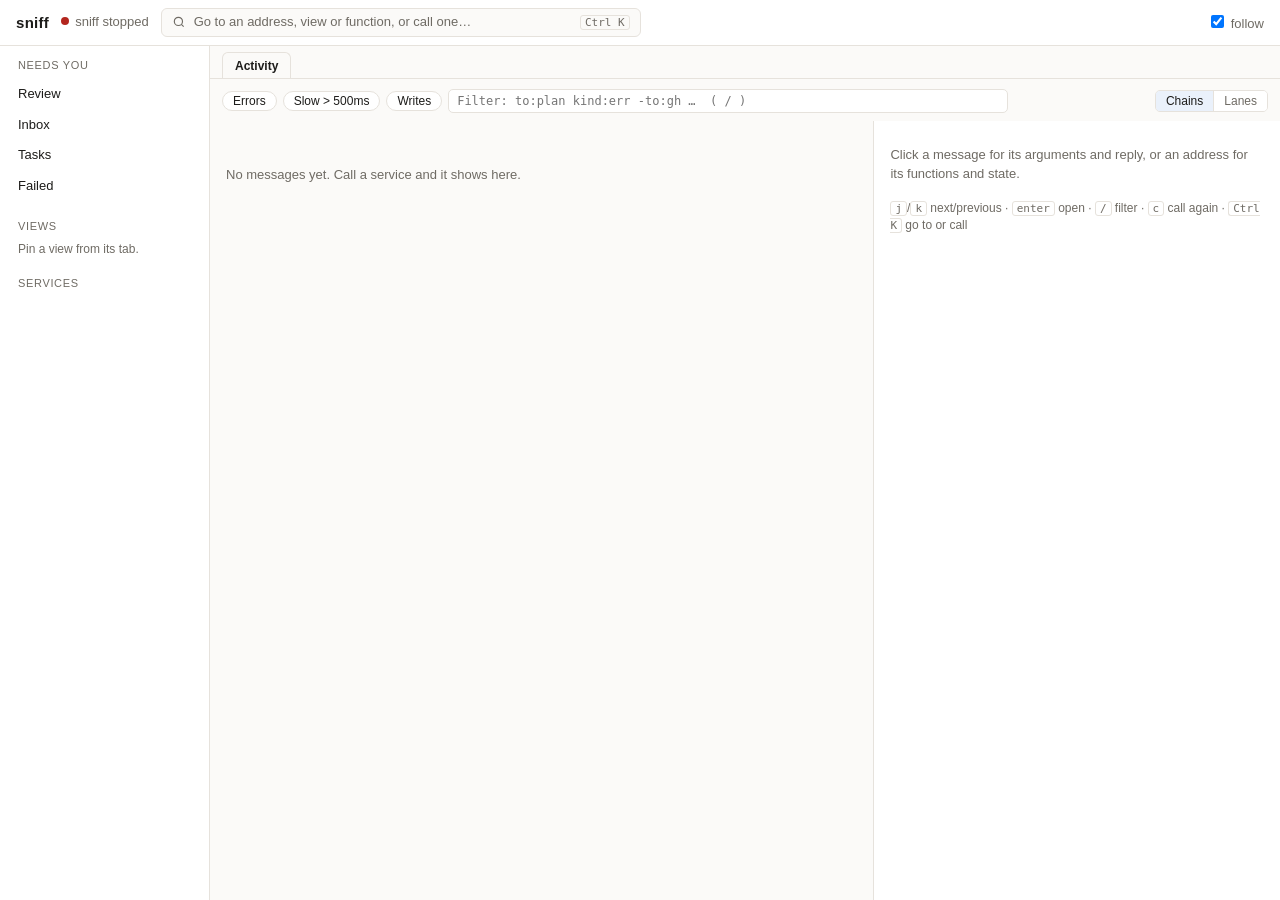
==== commit 90b8eda4: "Show the tasks that failed in :tasks/failed, counted beside sniff's Failed Failed is a task that end" ====
--- a/cmd/sniff/web/index.html
+++ b/cmd/sniff/web/index.html
@@ -26,6 +26,7 @@
       <a class="queue review" href="/view/review/pending" title="what waits for your review; while sniff is open, agents' writes wait here for you"><span class="name">Review</span></a>
       <a class="queue inbox" href="/view/me/inbox" title="questions and reports sent to you, :me"><span class="name">Inbox</span></a>
       <a class="queue tasks" href="/view/tasks/view" title="what was held, is waiting or running, and what ended in the last day: who it's for, how it ended, and what you can do about it"><span class="name">Tasks</span></a>
+      <a class="queue failed" href="/view/tasks/failed" data-quiet title="the tasks that failed in the last day, with what you can do about each"><span class="name">Failed</span></a>
     </div>
     <div class="group">
       <h2>Views</h2>
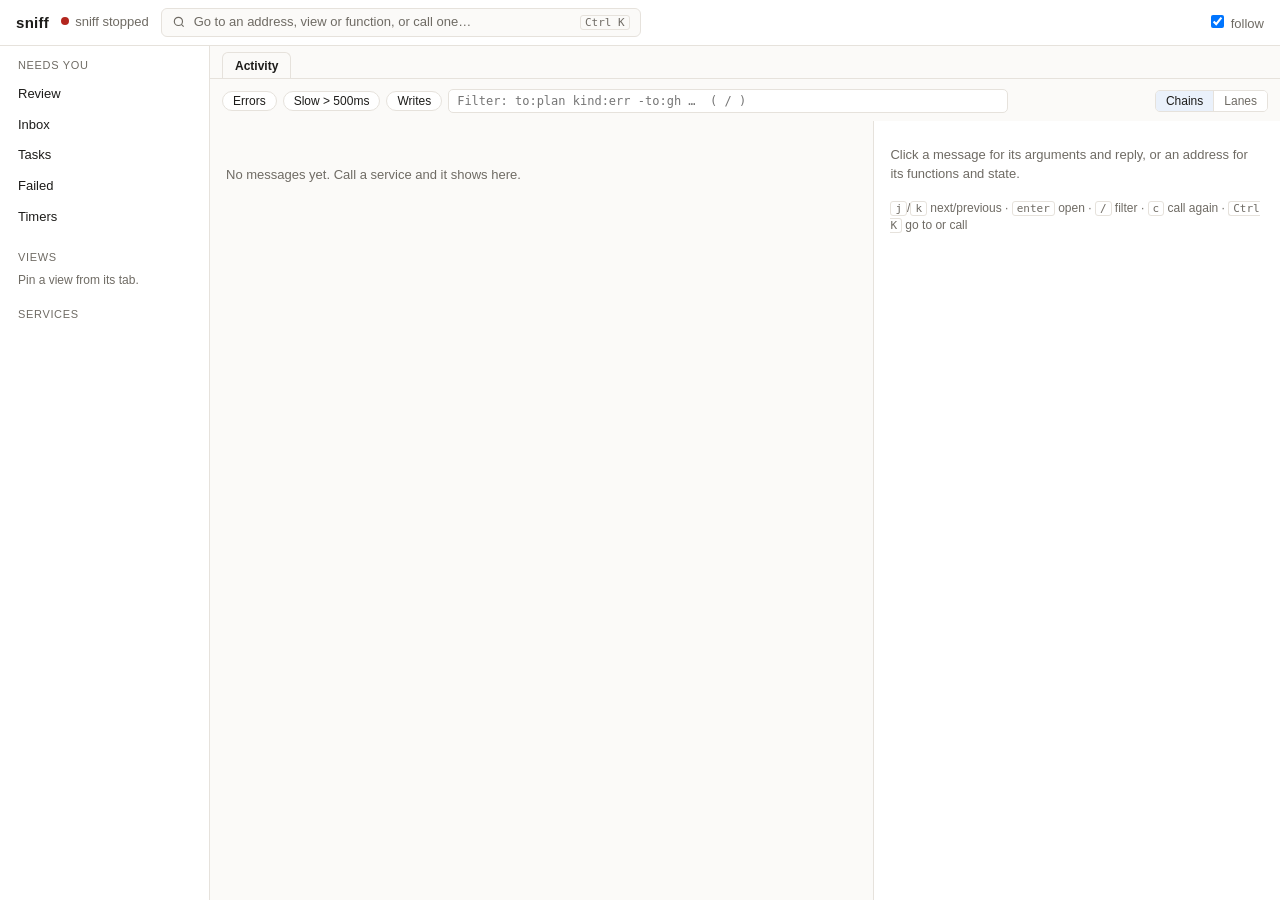
==== commit 23c1db66: "List and cancel what is scheduled: :timers, beside Tasks in sniff :timers is whiff's own address for" ====
--- a/cmd/sniff/web/index.html
+++ b/cmd/sniff/web/index.html
@@ -27,6 +27,7 @@
       <a class="queue inbox" href="/view/me/inbox" title="questions and reports sent to you, :me"><span class="name">Inbox</span></a>
       <a class="queue tasks" href="/view/tasks/view" title="what was held, is waiting or running, and what ended in the last day: who it's for, how it ended, and what you can do about it"><span class="name">Tasks</span></a>
       <a class="queue failed" href="/view/tasks/failed" data-quiet title="the tasks that failed in the last day, with what you can do about each"><span class="name">Failed</span></a>
+      <a class="queue timers" href="/view/timers/view" title="every send-after waiting for its time, as an agent's next wake: what it sends to whom, when, and Cancel"><span class="name">Timers</span></a>
     </div>
     <div class="group">
       <h2>Views</h2>
--- a/cmd/sniff/web/style.css
+++ b/cmd/sniff/web/style.css
@@ -708,6 +708,14 @@
 .svc-work button.work-id { font: inherit; font-family: var(--mono); color: var(--muted); background: none; border: 0; padding: 0; text-align: left; cursor: pointer; text-decoration: underline dotted; }
 .svc-work button.work-id:hover { color: var(--accent); }
 .svc-work .work-steps, .svc-work .work-gone { grid-column: 2 / -1; }
+.svc-work .work-actions { grid-column: 2 / -1; display: flex; flex-wrap: wrap; align-items: baseline; gap: 4px 10px; }
+.work-actions button.work-act { font-size: 12px; padding: 0 8px; }
+.work-actions details.work-act { display: inline; }
+.work-actions details.work-act summary { cursor: pointer; color: var(--accent); }
+.work-actions details.work-act form { display: inline-flex; gap: 4px; margin-left: 6px; }
+.work-actions details.work-act input { font-size: 12px; min-width: 16ch; }
+.work-actions .work-said { overflow-wrap: anywhere; }
+.work-actions .work-said.bad { color: var(--err); }
 .work-steps { list-style: none; margin: 2px 0 4px; padding: 0; }
 .work-steps li { grid-template-columns: max-content 1fr max-content; border-left-width: 1px; }
 .work-steps li.work-round { display: block; border-left: 0; padding-left: 0; margin-top: 2px; }
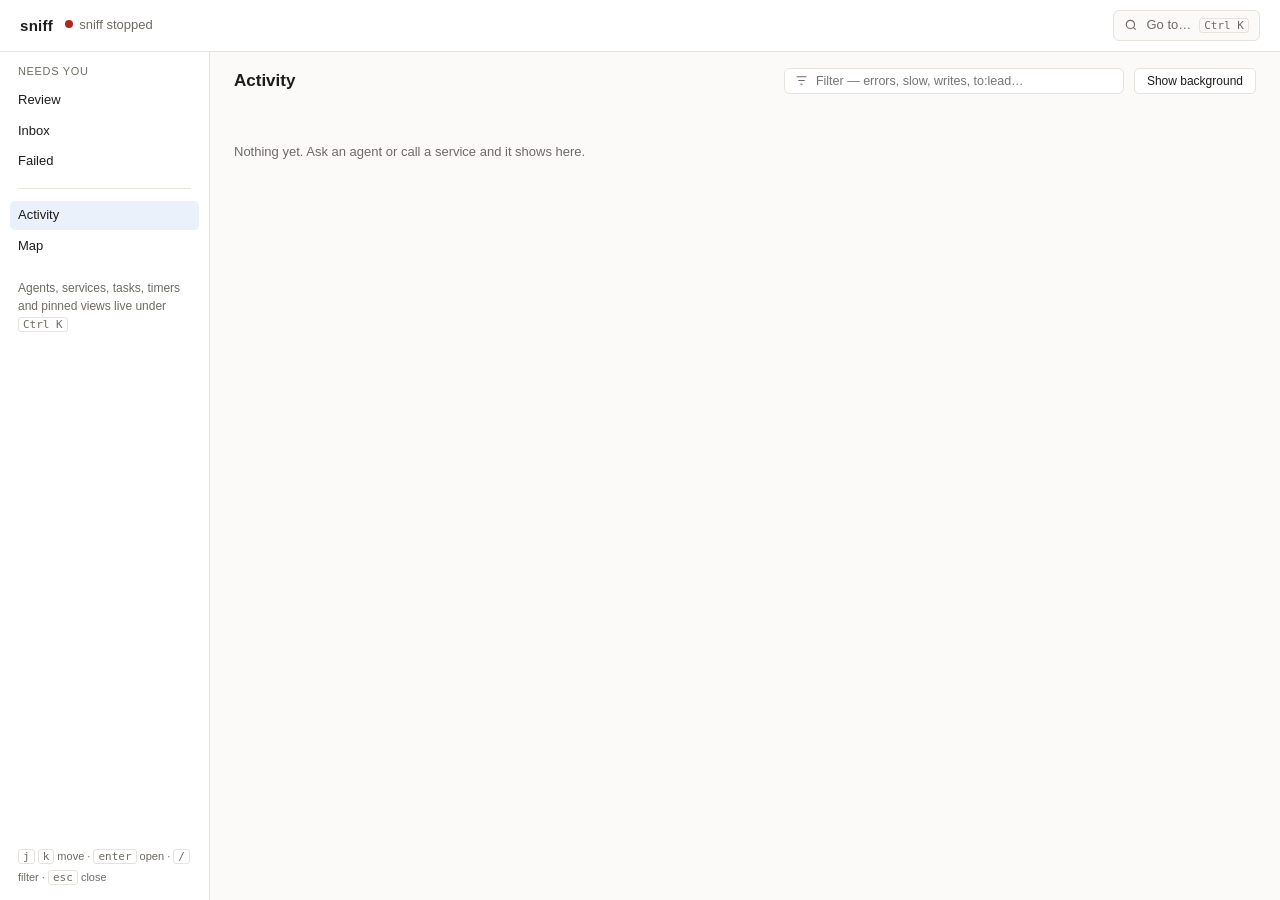
==== commit ebbd04ca: "Show Activity as a card a request, and who talks to whom as a map Activity groups history into a car" ====
--- a/cmd/sniff/web/index.html
+++ b/cmd/sniff/web/index.html
@@ -11,13 +11,15 @@
 <header>
   <h1>sniff</h1>
   <span id="status" class="status">connecting…</span>
-  <button type="button" id="goto" class="goto" aria-haspopup="dialog">
+  <span id="pills" class="pills" aria-label="What needs you"></span>
+  <span id="agent-dots" class="agent-dots" aria-label="Agents"></span>
+  <span class="grow"></span>
+  <span id="spend" class="spend" hidden></span>
+  <button type="button" id="goto" class="goto" aria-haspopup="dialog" title="Go to an agent, service, view or function, or call one">
     <svg width="14" height="14" viewBox="0 0 24 24" fill="none" stroke="currentColor" stroke-width="2" aria-hidden="true"><circle cx="11" cy="11" r="7"></circle><path d="M20 20l-4-4"></path></svg>
-    <span class="grow">Go to an address, view or function, or call one…</span>
+    <span>Go to…</span>
     <kbd class="mod-k">⌘K</kbd>
   </button>
-  <span class="grow"></span>
-  <label class="follow"><input type="checkbox" id="follow" checked> follow</label>
 </header>
 <div class="window">
   <nav class="side" aria-label="Sidebar">
@@ -25,53 +27,41 @@
       <h2>Needs you</h2>
       <a class="queue review" href="/view/review/pending" title="what waits for your review; while sniff is open, agents' writes wait here for you"><span class="name">Review</span></a>
       <a class="queue inbox" href="/view/me/inbox" title="questions and reports sent to you, :me"><span class="name">Inbox</span></a>
-      <a class="queue tasks" href="/view/tasks/view" title="what was held, is waiting or running, and what ended in the last day: who it's for, how it ended, and what you can do about it"><span class="name">Tasks</span></a>
       <a class="queue failed" href="/view/tasks/failed" data-quiet title="the tasks that failed in the last day, with what you can do about each"><span class="name">Failed</span></a>
-      <a class="queue timers" href="/view/timers/view" title="every send-after waiting for its time, as an agent's next wake: what it sends to whom, when, and Cancel"><span class="name">Timers</span></a>
     </div>
+    <hr>
     <div class="group">
-      <h2>Views</h2>
-      <div id="pins"></div>
+      <button type="button" id="side-activity" class="side-activity" title="a card a request, newest first"><span class="name">Activity</span></button>
+      <button type="button" id="side-map" class="side-map" title="who talks to whom: an address a box, an arrow a pair that talked"><span class="name">Map</span></button>
     </div>
-    <div class="group" id="agents-group" hidden>
-      <h2>Agents</h2>
-      <div id="agents"></div>
-    </div>
-    <div class="group">
-      <h2>Services</h2>
-      <div id="addresses"></div>
-    </div>
+    <p class="hint side-note">Agents, services, tasks, timers and pinned views live under <kbd class="mod-k">⌘K</kbd></p>
+    <p class="hint side-keys"><kbd>j</kbd> <kbd>k</kbd> move · <kbd>enter</kbd> open · <kbd>/</kbd> filter · <kbd>esc</kbd> close</p>
   </nav>
   <div class="work">
-    <div id="tabs" class="tabs" role="tablist" aria-label="Tabs">
+    <div id="tabs" class="tabs" role="tablist" aria-label="Tabs" hidden>
       <div class="tab"><button role="tab" id="tab-activity" aria-selected="true" aria-controls="activity">Activity</button></div>
     </div>
-    <section id="banner" class="banner" aria-label="Waiting for your review" hidden>
-      <span class="banner-title">Waits for your review</span>
-      <div id="banner-body" class="banner-body"></div>
-    </section>
-    <form id="filters" class="filters" role="search" aria-label="Filter messages">
-      <button type="button" id="only" class="chip" aria-pressed="true" title="Show every chain again" hidden>One chain ×</button>
-      <button type="button" class="chip" data-term="kind:err" aria-pressed="false" title="kind:err: what answered with an error or a fault">Errors</button>
-      <button type="button" class="chip" data-term="time:>500ms" aria-pressed="false" title="time:>500ms">Slow &gt; 500ms</button>
-      <button type="button" class="chip" data-term="mark:write" aria-pressed="false" title="mark:write: to :write functions">Writes</button>
-      <input id="query" type="search" aria-label="Filter" placeholder="Filter: to:plan kind:err -to:gh …  ( / )" autocomplete="off" spellcheck="false"
-        title="Each term must match; -term must not. to:address[/fn] from:address origin:user|agent kind:call|send|pub|done|eval|note|ok|err|fault|pending time:>500ms|<1ms mark:read|write gate:held|refused|accepted|trusted|free|for, or a word">
-      <span class="seg" role="group" aria-label="Show messages as">
-        <button type="button" data-show="chains" aria-pressed="true" title="Each message under the one whose handler sent it">Chains</button>
-        <button type="button" data-show="lanes" aria-pressed="false" title="A lane per address, an arrow per message">Lanes</button>
-      </span>
-      <span id="query-error" class="query-error" role="status"></span>
-    </form>
     <main id="activity" role="tabpanel" aria-labelledby="tab-activity">
-      <section id="trace" aria-label="Messages">
-        <div id="lanes" class="lanes"></div>
+      <section id="trace" aria-label="Activity">
+        <div class="activity-head">
+          <h2 id="activity-title">Activity</h2>
+          <button type="button" id="only" class="chip" aria-pressed="true" title="Show every chain again" hidden>One chain ×</button>
+          <form id="filters" class="filters" role="search" aria-label="Filter messages">
+            <svg width="13" height="13" viewBox="0 0 24 24" fill="none" stroke="currentColor" stroke-width="2" aria-hidden="true"><path d="M3 5h18M6 12h12M10 19h4"></path></svg>
+            <input id="query" type="search" aria-label="Filter" placeholder="Filter — errors, slow, writes, to:lead…" autocomplete="off" spellcheck="false"
+              title="errors, slow and writes stand for kind:err, time:>500ms and mark:write. Each term must match; -term must not. to:address[/fn] from:address origin:user|agent kind:call|send|pub|done|eval|note|ok|err|fault|pending time:>500ms|<1ms mark:read|write gate:held|refused|accepted|trusted|free|for, or a word">
+          </form>
+          <button type="button" id="show-bg" class="toggle" aria-pressed="false" title="Show timer ticks, reads, settles and notes inline, rather than folded between requests">Show background</button>
+          <span id="query-error" class="query-error" role="status"></span>
+        </div>
+        <section id="banner" class="banner" aria-label="Waiting for your review" hidden>
+          <span class="banner-title">Waits for your review</span>
+          <div id="banner-body" class="banner-body"></div>
+        </section>
         <div id="rows"></div>
-        <p id="empty" class="empty">No messages yet. Call a service and it shows here.</p>
+        <p id="empty" class="empty">Nothing yet. Ask an agent or call a service and it shows here.</p>
       </section>
-      <aside id="detail" aria-label="Details">
-        <p class="hint">Click a message for its arguments and reply, or an address for its functions and state.</p>
-      </aside>
+      <aside id="detail" aria-label="Details" hidden></aside>
     </main>
   </div>
 </div>
@@ -80,7 +70,7 @@
     <div class="palette-input">
       <svg width="16" height="16" viewBox="0 0 24 24" fill="none" stroke="currentColor" stroke-width="2" aria-hidden="true"><circle cx="11" cy="11" r="7"></circle><path d="M20 20l-4-4"></path></svg>
       <input id="palette-q" role="combobox" aria-label="Go to or call" aria-controls="palette-list" aria-expanded="true" aria-autocomplete="list"
-        placeholder="Go to an address, view or function, or call one…" autocomplete="off" spellcheck="false">
+        placeholder="Go to an agent, service, view or function, or call one…" autocomplete="off" spellcheck="false">
       <kbd>esc</kbd>
     </div>
     <div id="palette-list" class="palette-list" role="listbox" aria-label="Matches"></div>
--- a/cmd/sniff/web/style.css
+++ b/cmd/sniff/web/style.css
@@ -58,7 +58,7 @@
   display: flex;
   align-items: center;
   gap: 12px;
-  padding: 8px 16px;
+  padding: 10px 20px;
   border-bottom: 1px solid var(--line);
   background: var(--panel);
   flex-wrap: wrap;
@@ -75,17 +75,6 @@
   vertical-align: 1px;
 }
 .status.on::before { background: var(--ok); }
-.lanes button {
-  font: 12px var(--mono);
-  color: var(--text);
-  background: transparent;
-  border: 1px solid var(--line);
-  border-radius: 4px;
-  padding: 1px 6px;
-  cursor: pointer;
-}
-.lanes button:hover { border-color: var(--accent); }
-.follow { color: var(--muted); user-select: none; }
 .grow { flex: 1; }
 [hidden] { display: none !important; }
 
@@ -129,7 +118,11 @@
   cursor: pointer;
 }
 .side a:hover, .side button:hover { background: color-mix(in srgb, var(--select) 60%, transparent); }
-.side a[aria-current] { background: var(--select); }
+.side a[aria-current], .side button[aria-current] { background: var(--select); font-weight: 500; }
+.side hr { width: calc(100% - 16px); margin: -6px 8px; border: 0; border-top: 1px solid var(--line); }
+.side .side-note { line-height: 1.5; }
+.side .side-keys { margin-top: auto; font-size: 11px; line-height: 1.9; }
+.side .failed .count { background: var(--fault); }
 .side .name { flex: 1; min-width: 0; overflow: hidden; text-overflow: ellipsis; white-space: nowrap; }
 .side .view-link, .side .addr { font: 12px var(--mono); }
 .side .queue.waiting { background: var(--note-bg); }
@@ -196,6 +189,7 @@
   .window { flex-direction: column; }
   .side { width: auto; max-height: 30vh; flex-direction: row; flex-wrap: wrap; border-right: 0; border-bottom: 1px solid var(--line); }
   .side .group { flex: 1 1 140px; }
+  .side hr, .side .side-note, .side .side-keys { display: none; }
 }
 
 /* The review banner: the oldest write waiting for you, over Activity, on
@@ -236,191 +230,345 @@
 .banner form.act:has(input[value^="[:review/accept "]) .action::after { content: "a"; }
 .banner details.asks:has(input[value^="[:review/reject "]) > summary::after { content: "r"; }
 
-/* Filters: chips, then the query they are part of. */
-.filters { flex: none; display: flex; flex-wrap: wrap; align-items: center; gap: 6px; padding: 10px 12px 8px; }
-.chip {
-  font: 12px var(--sans);
-  color: var(--text);
-  background: var(--panel);
-  border: 1px solid var(--line);
+
+/* The status strip: only what isn't zero, then what agents spent today. */
+.pills { display: flex; flex-wrap: wrap; gap: 6px; }
+.pill {
+  display: inline-flex;
+  align-items: center;
+  gap: 6px;
+  padding: 2px 10px;
+  border: 0;
   border-radius: 12px;
-  padding: 2px 10px;
-  cursor: pointer;
-}
-.chip:hover { border-color: var(--accent); }
-.chip[aria-pressed="true"] { color: var(--accent); background: var(--select); border-color: color-mix(in srgb, var(--accent) 50%, transparent); }
-.chip:focus-visible, .filters input:focus-visible { outline: 2px solid var(--accent); outline-offset: 1px; }
-.filters input {
-  flex: 1 1 220px;
-  min-width: 0;
-  max-width: 560px;
-  font: 12px var(--mono);
-  color: var(--text);
-  background: var(--panel);
-  border: 1px solid var(--line);
-  border-radius: 5px;
-  padding: 4px 8px;
-}
-.filters input.bad { border-color: var(--fault); }
-.seg { margin-left: auto; display: inline-flex; border: 1px solid var(--line); border-radius: 5px; overflow: hidden; }
-.seg button { font: 12px var(--sans); color: var(--muted); background: var(--panel); border: 0; padding: 3px 10px; cursor: pointer; }
-.seg button + button { border-left: 1px solid var(--line); }
-.seg button[aria-pressed="true"] { color: var(--text); background: var(--select); }
-.seg button:focus-visible { outline: 2px solid var(--accent); outline-offset: -2px; }
-.query-error { flex-basis: 100%; color: var(--fault); font: 12px var(--mono); }
-.query-error:empty { display: none; }
-@media (max-width: 760px) {
-  .banner, .banner .view.first, .banner .view.first .item { flex-wrap: wrap; }
-}
-
-main { flex: 1; display: flex; min-height: 0; }
-#trace { flex: 1; overflow: auto; position: relative; min-width: 0; }
-aside {
-  width: 38%;
-  max-width: 560px;
-  border-left: 1px solid var(--line);
-  background: var(--panel);
-  overflow: auto;
-  padding: 12px 16px;
-}
-@media (max-width: 760px) {
-  main { flex-direction: column; }
-  aside { width: auto; max-width: none; border-left: 0; border-top: 1px solid var(--line); max-height: 45%; }
-}
-.hint, .empty { color: var(--muted); }
-.empty { padding: 24px 16px; }
-
-/* The message view: a lane per address, an arrow per message. */
-.lanes, .row {
-  display: grid;
-  grid-template-columns: 96px minmax(0, 1fr) 64px;
-}
-@media (max-width: 760px) {
-  .lanes, .row { grid-template-columns: 76px minmax(0, 1fr) 44px; }
-  .time, .took { font-size: 10px; padding-left: 4px; padding-right: 4px; }
-}
-.lanes {
+  font: 500 12px/18px var(--sans);
+  text-decoration: none;
+  cursor: pointer;
+}
+.pill::before { content: ""; width: 6px; height: 6px; border-radius: 50%; background: currentColor; }
+.pill.failed { color: var(--fault); background: color-mix(in srgb, var(--fault) 11%, var(--panel)); }
+.pill.running { color: var(--accent); background: color-mix(in srgb, var(--accent) 11%, var(--panel)); }
+.pill.review { color: var(--err); background: color-mix(in srgb, var(--err) 13%, var(--panel)); }
+.pill.inbox { color: var(--accent); background: color-mix(in srgb, var(--accent) 11%, var(--panel)); }
+.pill:hover { filter: brightness(.96); }
+.pill:focus-visible { outline: 2px solid currentColor; outline-offset: 1px; }
+.spend { color: var(--muted); font-size: 12.5px; white-space: nowrap; font-variant-numeric: tabular-nums; }
+
+/* Activity's heading: its name, the filter, and Show background. */
+.activity-head {
   position: sticky;
   top: 0;
   z-index: 2;
+  display: flex;
+  flex-wrap: wrap;
+  align-items: center;
+  gap: 8px 10px;
+  padding: 16px 0 12px;
   background: var(--bg);
-  border-bottom: 1px solid var(--line);
-  padding: 6px 0;
-}
-.lanes .names { display: grid; grid-template-columns: repeat(var(--lanes), minmax(0, 1fr)); }
-.lanes .names > * { justify-self: center; max-width: 95%; overflow: hidden; text-overflow: ellipsis; white-space: nowrap; }
-.row { cursor: pointer; min-height: 30px; }
+}
+.activity-head h2 { flex: 1; margin: 0; font-size: 17px; }
+.chip {
+  font: 12px var(--sans);
+  color: var(--text);
+  background: var(--panel);
+  border: 1px solid var(--line);
+  border-radius: 12px;
+  padding: 2px 10px;
+  cursor: pointer;
+}
+.chip:hover { border-color: var(--accent); }
+.chip[aria-pressed="true"] { color: var(--accent); background: var(--select); border-color: color-mix(in srgb, var(--accent) 50%, transparent); }
+.filters {
+  flex: 0 1 340px;
+  min-width: 0;
+  display: flex;
+  align-items: center;
+  gap: 8px;
+  padding: 5px 10px;
+  color: var(--muted);
+  background: var(--panel);
+  border: 1px solid var(--line);
+  border-radius: 6px;
+}
+.filters:focus-within { border-color: var(--accent); }
+.filters.bad { border-color: var(--fault); }
+.filters svg { flex: none; }
+.filters input { flex: 1; min-width: 0; padding: 0; font: 12.5px var(--sans); color: var(--text); background: none; border: 0; outline: none; }
+.toggle[aria-pressed="true"] { color: var(--accent); border-color: color-mix(in srgb, var(--accent) 50%, transparent); background: var(--select); }
+.activity-head .toggle { padding: 5px 12px; }
+.query-error { flex-basis: 100%; color: var(--fault); font: 12px var(--mono); }
+.query-error:empty { display: none; }
+#trace .banner { margin: 0 0 10px; }
+@media (max-width: 760px) {
+  .banner, .banner .view.first, .banner .view.first .item { flex-wrap: wrap; }
+  .filters { flex-basis: 100%; order: 2; }
+}
+
+main { flex: 1; display: flex; min-height: 0; }
+#trace { flex: 1; overflow: auto; position: relative; min-width: 0; padding: 0 24px 24px; scroll-padding-top: 64px; }
+aside {
+  width: 400px;
+  max-width: 45%;
+  flex: none;
+  border-left: 1px solid var(--line);
+  background: var(--panel);
+  overflow: auto;
+  padding: 16px 20px;
+}
+/* On the map, the details dock along the bottom, so the map keeps its
+   width: wide, short, their sections side by side where they fit. */
+main.dock-bottom { flex-direction: column; }
+main.dock-bottom aside {
+  width: auto;
+  max-width: none;
+  height: 42vh;
+  min-height: 220px;
+  border-left: 0;
+  border-top: 1px solid var(--line);
+  box-shadow: 0 -6px 18px rgba(0, 0, 0, .06);
+  padding: 14px 24px;
+}
+main.dock-bottom aside .kv dd { max-height: 6em; }
+@media (max-width: 760px) {
+  main { flex-direction: column; }
+  #trace { padding: 0 16px 16px; }
+  aside { width: auto; max-width: none; border-left: 0; border-top: 1px solid var(--line); max-height: 55%; }
+}
+.hint, .empty { color: var(--muted); }
+.empty { padding: 24px 0; }
+
+/* Cards: a request each, newest first. Collapsed, when, who asked whom
+   what, how it stands and what it cost; open, the reply and its steps. */
+.card {
+  margin: 0 0 10px;
+  background: var(--panel);
+  border: 1px solid var(--line);
+  border-radius: 8px;
+  overflow: hidden;
+}
+.card-head {
+  display: grid;
+  grid-template-columns: 64px max-content minmax(0, 1fr) 14px;
+  align-items: baseline;
+  gap: 5px 12px;
+  width: 100%;
+  padding: 12px 16px;
+  font: inherit;
+  color: var(--text);
+  text-align: left;
+  background: none;
+  border: 0;
+  cursor: pointer;
+}
+.card-head:hover { background: color-mix(in srgb, var(--select) 35%, transparent); }
+.card-head:focus-visible { outline: 2px solid var(--accent); outline-offset: -2px; border-radius: 8px; }
+.card-head .time { padding: 0; font: 11.5px var(--mono); color: var(--muted); }
+.card-head .who { color: var(--muted); white-space: nowrap; }
+.card-head .ask { font-weight: 500; white-space: nowrap; overflow: hidden; text-overflow: ellipsis; }
+.card-head .caret { font-size: 10px; color: var(--muted); text-align: right; }
+.outcome-line { grid-column: 2 / -1; display: flex; align-items: baseline; gap: 10px; min-width: 0; font-size: 12.5px; }
+.outcome { font-weight: 500; white-space: nowrap; overflow: hidden; text-overflow: ellipsis; max-width: 70%; }
+.outcome::before { display: inline-block; width: 1.3em; }
+.card.ok .outcome { color: var(--ok); }
+.card.ok .outcome::before { content: "✓"; }
+.card.running .outcome { color: var(--accent); }
+.card.running .outcome::before { content: "●"; animation: pulse 1.6s ease-in-out infinite; }
+.card.waiting .outcome { color: var(--err); }
+.card.waiting .outcome::before { content: "◐"; }
+.card.failed .outcome { color: var(--fault); }
+.card.failed .outcome::before { content: "✕"; }
+.card.quiet .outcome { color: var(--muted); }
+.card.quiet .outcome::before { content: "–"; }
+.outcome-line .meta { color: var(--muted); white-space: nowrap; overflow: hidden; text-overflow: ellipsis; min-width: 0; }
+@keyframes pulse { 50% { opacity: .35; } }
+@media (prefers-reduced-motion: reduce) { .card.running .outcome::before, .step.running .dot, .map .node.busy .dot, .agent-dot.busy::before { animation: none; } }
+.card-body { padding: 4px 16px 14px 92px; }
+.said-box { margin: 0 0 10px; padding: 10px 14px; border-radius: 6px; background: color-mix(in srgb, var(--line) 40%, transparent); }
+.said-by { margin-bottom: 2px; font-size: 10.5px; font-weight: 600; letter-spacing: .06em; text-transform: uppercase; color: var(--muted); }
+.said-box p { margin: 0; line-height: 1.5; white-space: pre-wrap; overflow-wrap: anywhere; max-height: 16em; overflow: auto; }
+.steps { list-style: none; margin: 0; padding: 0; }
+.step {
+  display: grid;
+  grid-template-columns: 8px max-content minmax(0, 1fr) max-content;
+  align-items: baseline;
+  gap: 12px;
+  padding: 6px 10px;
+  border: 1px solid transparent;
+  border-radius: 6px;
+  cursor: pointer;
+}
+.step:hover { background: color-mix(in srgb, var(--select) 50%, transparent); }
+.step.selected { background: var(--select); border-color: color-mix(in srgb, var(--accent) 40%, transparent); }
+.step .dot { width: 7px; height: 7px; border-radius: 50%; background: var(--ok); align-self: center; }
+.step.err .dot { background: var(--err); }
+.step.fault .dot { background: var(--fault); }
+.step.running .dot { background: var(--accent); animation: pulse 1.6s ease-in-out infinite; }
+.step.held .dot { background: none; border: 1.5px solid var(--accent); }
+.step-what { font: 12.5px var(--mono); white-space: nowrap; }
+.step-what b { font-weight: 600; }
+.step-sum { color: var(--muted); white-space: nowrap; overflow: hidden; text-overflow: ellipsis; }
+.step.err .step-sum { color: var(--err); }
+.step.fault .step-sum { color: var(--fault); }
+.step .took { padding: 0; font: 11.5px var(--mono); }
+/* How an open card shows its chain: steps, lanes or every message. */
+.view-seg { display: inline-flex; margin: 0 0 8px 10px; border: 1px solid var(--line); border-radius: 6px; overflow: hidden; }
+.view-seg button { padding: 2px 10px; font: 12px var(--sans); color: var(--muted); background: var(--panel); border: 0; cursor: pointer; }
+.view-seg button + button { border-left: 1px solid var(--line); }
+.view-seg button[aria-pressed="true"] { color: var(--text); background: var(--select); }
+.view-seg button:focus-visible { outline: 2px solid var(--accent); outline-offset: -2px; }
+
+/* Lanes: an address a lane, an arrow a message. */
+.lanes-box { overflow-x: auto; }
+svg.lanes { display: block; min-width: 360px; font: 11.5px var(--mono); overflow: visible; }
+.lanes .lane-name { font: 600 12px var(--mono); fill: var(--text); }
+.lanes .lane-name[data-address] { cursor: pointer; }
+.lanes .lane-name[data-address]:hover { fill: var(--accent); }
+.lanes .lane-name.you { fill: var(--muted); }
+.lanes .lifeline { stroke: var(--lane); stroke-dasharray: 3 3; }
+.lane-row { cursor: pointer; }
+.lane-row .hit { fill: transparent; }
+.lane-row:hover .hit { fill: color-mix(in srgb, var(--select) 50%, transparent); }
+.lane-row.selected .hit { fill: var(--select); }
+.lane-row line { stroke: var(--text); stroke-width: 1.4; }
+.lane-row .arrow-label { fill: var(--text); }
+.lane-row.send line { stroke-dasharray: 5 3; }
+.lane-row.pub line { stroke: var(--pub); stroke-dasharray: 2 3; }
+.lane-row.pub .arrow-label { fill: var(--pub); }
+.lane-row.done line { stroke: var(--done); stroke-dasharray: 5 3; }
+.lane-row.done .arrow-label { fill: var(--done); }
+.lane-row.pending line { stroke: var(--accent); }
+.lane-row.err line { stroke: var(--err); }
+.lane-row.err .arrow-label { fill: var(--err); }
+.lane-row.fault line { stroke: var(--fault); stroke-width: 2; }
+.lane-row.fault .arrow-label { fill: var(--fault); font-weight: 600; }
+
+/* The map: an address a box, an arrow a pair that talked. */
+.map-box { overflow: auto; padding: 4px 0 8px; }
+svg.map { display: block; max-width: 100%; height: auto; font-family: var(--sans); }
+.map .node { cursor: pointer; }
+.map .node rect { fill: var(--panel); stroke: var(--line); stroke-width: 1.2; }
+.map .node:hover rect { stroke: var(--accent); }
+.map .node.unknown rect { fill: none; stroke-dasharray: 4 3; }
+.map .node.unknown .node-name { fill: var(--muted); }
+.map .node.selected rect { stroke: var(--accent); stroke-width: 2.4; fill: color-mix(in srgb, var(--select) 70%, var(--panel)); }
+.map .node.agent rect { stroke: color-mix(in srgb, var(--done) 55%, var(--line)); stroke-width: 1.6; }
+.map .node.you { cursor: default; }
+.map .node.you rect { fill: var(--select); }
+.map .node .dot { fill: var(--ok); }
+.map .node.quiet .dot { fill: var(--lane); }
+.map .node.you .dot { fill: var(--accent); }
+.map .node.busy .dot { fill: var(--accent); animation: pulse 1.6s ease-in-out infinite; }
+.map .node.warn .dot { fill: var(--err); }
+.map .node.fault .dot { fill: var(--fault); }
+.map .node.fault rect { stroke: var(--fault); }
+.map .node-name { font: 600 13px var(--mono); fill: var(--text); }
+.map .node-sub { font-size: 11px; fill: var(--muted); }
+.map .edge { cursor: pointer; }
+.map .edge path { fill: none; stroke: color-mix(in srgb, var(--text) 45%, transparent); }
+.map .edge path.hit { stroke: transparent; stroke-width: 12; }
+.map .edge.pub path:not(.hit) { stroke: var(--pub); stroke-dasharray: 3 4; }
+.map .edge.err path:not(.hit) { stroke: var(--err); }
+.map .edge.fault path:not(.hit) { stroke: var(--fault); }
+.map .edge:hover path:not(.hit) { stroke: var(--accent); }
+.map .edge-label { font: 11px var(--mono); fill: var(--muted); paint-order: stroke; stroke: var(--bg); stroke-width: 4px; stroke-linejoin: round; }
+.map .edge.err .edge-label { fill: var(--err); }
+.map .edge.fault .edge-label { fill: var(--fault); }
+.map .edge:hover .edge-label { fill: var(--accent); }
+.map-hint { margin: 4px 0 0; font-size: 12px; }
+
+/* The agents in the status strip: a dot and a name each. */
+.agent-dots { display: flex; flex-wrap: wrap; gap: 2px; }
+.agent-dot { display: inline-flex; align-items: center; gap: 5px; padding: 2px 7px; font: 12px var(--mono); color: var(--muted); background: none; border: 0; border-radius: 10px; cursor: pointer; }
+.agent-dot::before { content: ""; width: 7px; height: 7px; border-radius: 50%; background: var(--ok); }
+.agent-dot.quiet::before { background: none; box-shadow: inset 0 0 0 1.5px var(--lane); }
+.agent-dot.busy { color: var(--accent); }
+.agent-dot.busy::before { background: var(--accent); animation: pulse 1.6s ease-in-out infinite; }
+.agent-dot.warn { color: var(--err); }
+.agent-dot.warn::before { background: var(--err); }
+.agent-dot.fault { color: var(--fault); }
+.agent-dot.fault::before { background: var(--fault); }
+.agent-dot[aria-haspopup]:focus-visible { outline: 2px solid var(--accent); outline-offset: 1px; }
+/* The agent popover, under its dot. */
+.pop {
+  position: fixed;
+  z-index: 20;
+  width: 320px;
+  padding: 12px 14px;
+  background: var(--panel);
+  border: 1px solid var(--line);
+  border-radius: 8px;
+  box-shadow: 0 10px 30px rgba(0, 0, 0, .16);
+}
+.pop .hint { margin: 0; }
+.pop dd { max-height: 4.5em; overflow: hidden; }
+.pop-actions { display: flex; gap: 6px; margin-top: 10px; }
+.pop-actions button { padding: 4px 10px; font: 12px var(--sans); color: var(--text); background: var(--panel); border: 1px solid var(--line); border-radius: 5px; cursor: pointer; }
+.pop-actions button:hover { border-color: var(--accent); }
+.agent-dot:hover { background: color-mix(in srgb, var(--select) 60%, transparent); color: var(--text); }
+.every-list .row { grid-template-columns: 0 minmax(0, 3fr) minmax(0, 2fr) 56px 64px; }
+@media (max-width: 760px) {
+  .card-head { grid-template-columns: max-content minmax(0, 1fr) 14px; }
+  .card-head .ask { grid-column: 1 / -1; grid-row: 2; }
+  .outcome-line { grid-column: 1 / -1; }
+  .card-body { padding-left: 16px; }
+  .step { grid-template-columns: 8px minmax(0, 1fr) max-content; }
+  .step-sum { grid-column: 2 / -1; }
+}
+
+/* Background events between requests: one quiet row, that opens to a
+   line each. */
+.bg { margin: -2px 0 8px 16px; }
+.bg-head {
+  display: flex;
+  align-items: baseline;
+  gap: 8px;
+  max-width: 100%;
+  padding: 2px 4px;
+  font: 12px var(--sans);
+  color: var(--muted);
+  background: none;
+  border: 0;
+  border-radius: 4px;
+  cursor: pointer;
+}
+.bg-head:hover { color: var(--text); }
+.bg-head:focus-visible { outline: 2px solid var(--accent); outline-offset: 0; }
+.bg-head .caret { font-size: 10px; }
+.bg-head .n-bg { flex: none; white-space: nowrap; }
+.bg-head .what-bg { min-width: 0; font: 11px var(--mono); opacity: .75; white-space: nowrap; overflow: hidden; text-overflow: ellipsis; }
+.bg.is-open { padding-left: 6px; border-left: 2px solid var(--line); }
+
+/* A message as a line, in background rows and a card's every message. */
+.row {
+  display: grid;
+  grid-template-columns: 76px minmax(0, 3fr) minmax(0, 2fr) 56px 64px;
+  align-items: center;
+  min-height: 26px;
+  cursor: pointer;
+  border-radius: 4px;
+}
 .row:hover { background: color-mix(in srgb, var(--select) 50%, transparent); }
 .row.selected { background: var(--select); }
-.time, .took { font: 11px var(--mono); color: var(--muted); padding: 8px 8px 0; }
-.took { text-align: right; padding-right: 12px; }
-.track {
-  position: relative;
-  background-image: linear-gradient(to right, transparent calc(50% - .5px), var(--lane) calc(50% - .5px), var(--lane) calc(50% + .5px), transparent calc(50% + .5px));
-  background-size: calc(100% / var(--lanes)) 100%;
-}
-.arrow {
-  position: absolute;
-  top: 19px;
-  height: 0;
-  border-top: 1.5px solid currentColor;
-  color: var(--text);
-}
-.arrow::after {
-  content: "";
-  position: absolute;
-  top: -5px;
-  border: 4px solid transparent;
-}
-.arrow.right::after { right: -1px; border-left: 6px solid currentColor; border-right: 0; }
-.arrow.left::after { left: -1px; border-right: 6px solid currentColor; border-left: 0; }
-.arrow.self {
-  height: 10px;
-  top: 12px;
-  border: 1.5px solid currentColor;
-  border-left: 0;
-  border-radius: 0 6px 6px 0;
-}
-.arrow.self::after { left: -1px; top: 4px; border-right: 6px solid currentColor; border-left: 0; }
-.label {
-  position: absolute;
-  top: 1px;
-  font: 11.5px var(--mono);
+.time, .took { font: 11px var(--mono); color: var(--muted); padding: 0 8px; white-space: nowrap; }
+.took { text-align: right; }
+.agent .time::after { content: " ●"; color: var(--done); }
+/* whiff's own notes: quiet, as most are bookkeeping. */
+.note-text {
+  grid-column: 2 / 6;
+  margin: 0 12px 0 0;
+  padding: 0 0 0 1.4em;
+  color: var(--muted);
+  font: italic 12px/26px var(--sans);
   white-space: nowrap;
   overflow: hidden;
   text-overflow: ellipsis;
-  text-align: center;
-  padding: 0 4px;
-}
-.self + .label { text-align: left; }
-.send .arrow { border-top-style: dashed; }
-.pub .arrow { color: var(--pub); border-top-style: dotted; }
-.done .arrow { color: var(--done); }
-.err .arrow, .err .label { color: var(--err); }
-.fault .arrow, .fault .label { color: var(--fault); font-weight: 600; }
-.pending .arrow { border-top-style: dashed; color: var(--accent); }
-.agent .time::after { content: " ●"; color: var(--done); }
-/* whiff's own notes: quiet, as most are bookkeeping. */
-.note-text {
-  grid-column: 2 / 4;
-  margin: 0 12px 0 0;
-  padding: 0 0 0 1.4em;
-  color: var(--muted);
-  font: italic 12px/28px var(--sans);
-  white-space: nowrap;
-  overflow: hidden;
-  text-overflow: ellipsis;
-}
-
-/* Chains: a row per message, indented under the one that led to it. */
-#rows.chains .row { grid-template-columns: 76px minmax(0, 3fr) minmax(0, 2fr) 56px 64px; align-items: center; min-height: 28px; }
-#rows.chains .time, #rows.chains .took { padding-top: 0; white-space: nowrap; }
+}
 .times { color: var(--text); font-weight: 600; }
-/* A client's reads in a row, folded: quiet, as they change nothing. */
-.reads { margin: 0 11px; }
-.reads-head {
-  display: flex;
-  align-items: baseline;
-  gap: 8px;
-  width: 100%;
-  min-height: 24px;
-  padding: 0;
-  border: 0;
-  background: none;
-  color: var(--muted);
-  font: 12px var(--sans);
-  text-align: left;
-  cursor: pointer;
-}
-.reads-head:hover { color: var(--text); background: color-mix(in srgb, var(--select) 50%, transparent); }
-.reads-head:focus-visible { outline: 2px solid var(--accent); outline-offset: -2px; }
-.reads-head { font-size: 11.5px; opacity: .75; }
-.reads-head:hover { opacity: 1; }
-.reads-head .what-read { font: 11px var(--mono); min-width: 0; white-space: nowrap; overflow: hidden; text-overflow: ellipsis; }
-.reads[open], .reads:has(.row) { border-left: 2px solid var(--line); }
-#rows.chains .note-text { grid-column: 2 / 6; }
-#rows.chains { padding: 4px 0; }
-/* Single messages line up with the rows in a chain's box. */
-#rows.chains > .row { margin: 0 11px; }
-/* A chain: its heading, then its messages under a line, no box. */
-.chain { margin: 6px 11px; }
-.what .fold {
-  width: 1.4em;
-  padding: 0;
-  text-align: left;
-  border: 0;
-  background: none;
-  color: var(--muted);
-  font: inherit;
-  cursor: pointer;
-}
-.what .fold:hover { color: var(--text); }
 .what, .args { font: 12px var(--mono); white-space: nowrap; overflow: hidden; text-overflow: ellipsis; padding-right: 8px; }
 /* A line down each level a message is under, so its depth shows. */
 .what {
   --depth: 0;
   align-self: stretch;
-  line-height: 28px;
+  line-height: 26px;
   padding-left: calc(var(--depth) * 18px);
   background-image: repeating-linear-gradient(to right, transparent 0 5px, var(--lane) 5px 6px, transparent 6px 18px);
   background-size: calc(var(--depth) * 18px) 100%;
@@ -437,8 +585,32 @@
 .err .result { color: var(--err); }
 .fault .result { color: var(--fault); font-weight: 600; }
 .pending .result { color: var(--accent); }
-.reads-head .time { flex: none; width: 76px; padding: 0 8px; }
-
+@media (max-width: 760px) {
+  .row, .every-list .row { grid-template-columns: 60px minmax(0, 1fr) 44px; }
+  .row .args, .row .result { display: none; }
+}
+
+/* The detail pane: shown for a step or an address, closed with × or esc. */
+.pane-head { display: flex; align-items: flex-start; gap: 10px; margin-bottom: 10px; }
+.pane-head > div { flex: 1; min-width: 0; }
+.kicker { font-size: 10.5px; font-weight: 600; letter-spacing: .06em; text-transform: uppercase; color: var(--muted); }
+.close-pane {
+  flex: none;
+  width: 30px;
+  height: 30px;
+  font-size: 16px;
+  line-height: 1;
+  color: var(--muted);
+  background: var(--panel);
+  border: 1px solid var(--line);
+  border-radius: 6px;
+  cursor: pointer;
+}
+.close-pane:hover { color: var(--text); border-color: var(--accent); }
+.kv { display: grid; grid-template-columns: max-content minmax(0, 1fr); gap: 6px 18px; margin: 0; font-size: 12.5px; }
+.kv dt { color: var(--muted); }
+.kv dd { margin: 0; max-height: 12em; overflow: auto; font: 12px/1.5 var(--mono); white-space: pre-wrap; overflow-wrap: anywhere; }
+.reply-box { padding: 10px 12px; background: color-mix(in srgb, var(--line) 30%, transparent); border: 1px solid var(--line); border-radius: 6px; overflow-x: auto; }
 /* Details. */
 aside h2 { font: 600 14px var(--mono); margin: 0 0 4px; word-break: break-all; }
 aside h3 { font-size: 12px; text-transform: uppercase; letter-spacing: .06em; color: var(--muted); margin: 16px 0 6px; }
@@ -453,7 +625,7 @@
 .crumbs button:hover { text-decoration: underline; }
 .crumbs b { color: var(--text); }
 .entry-actions { display: flex; flex-wrap: wrap; align-items: flex-start; gap: 6px; margin-top: 16px; }
-.entry-actions > button, .again > summary, .call-box button, .talks button {
+.entry-actions > button, .entry-actions > a.button, .again > summary, .call-box button, .talks button {
   font: 12px var(--sans);
   color: var(--text);
   background: var(--panel);
@@ -462,7 +634,8 @@
   padding: 4px 10px;
   cursor: pointer;
 }
-.entry-actions > button:hover, .again > summary:hover, .call-box button:hover, .talks button:hover { border-color: var(--accent); }
+.entry-actions > a.button { text-decoration: none; }
+.entry-actions > a.button:hover, .entry-actions > button:hover, .again > summary:hover, .call-box button:hover, .talks button:hover { border-color: var(--accent); }
 .again > summary { list-style: none; display: inline-block; }
 .again > summary::-webkit-details-marker { display: none; }
 .again[open] { flex-basis: 100%; }
@@ -633,18 +806,29 @@
 .view .column .actions { max-width: 100%; margin-left: 0; justify-content: flex-start; }
 .raw { margin-top: 8px; }
 .raw > summary { cursor: pointer; color: var(--muted); font-size: 12px; }
+aside .raw { margin-top: 16px; }
+aside .raw > summary {
+  display: inline-block;
+  list-style: none;
+  padding: 4px 10px;
+  color: var(--text);
+  background: var(--panel);
+  border: 1px solid var(--line);
+  border-radius: 5px;
+}
+aside .raw > summary::-webkit-details-marker { display: none; }
+aside .raw > summary:hover { border-color: var(--accent); }
+aside .raw pre { margin: 8px 0 0; padding: 10px 12px; font: 11.5px/1.5 var(--mono); white-space: pre-wrap; overflow-wrap: anywhere; background: var(--bg); border: 1px solid var(--line); border-radius: 6px; }
 .open { display: inline-block; margin-top: 10px; color: var(--accent); }
 
 /* The palette, ⌘K, and the keys. */
 kbd { font: 11px var(--mono); color: var(--muted); border: 1px solid var(--line); border-radius: 3px; padding: 0 4px; }
 .goto {
-  flex: 1 1 260px;
-  max-width: 480px;
-  min-width: 0;
+  flex: none;
   display: flex;
   align-items: center;
   gap: 8px;
-  padding: 4px 10px;
+  padding: 5px 10px;
   font: inherit;
   color: var(--muted);
   text-align: left;
@@ -653,8 +837,7 @@
   border-radius: 6px;
   cursor: pointer;
 }
-.goto > .grow { min-width: 0; white-space: nowrap; overflow: hidden; text-overflow: ellipsis; }
-.goto:hover { border-color: var(--accent); }
+.goto:hover { border-color: var(--accent); color: var(--text); }
 .goto:focus-visible { outline: 2px solid var(--accent); outline-offset: 1px; }
 .palette {
   width: min(640px, calc(100vw - 32px));
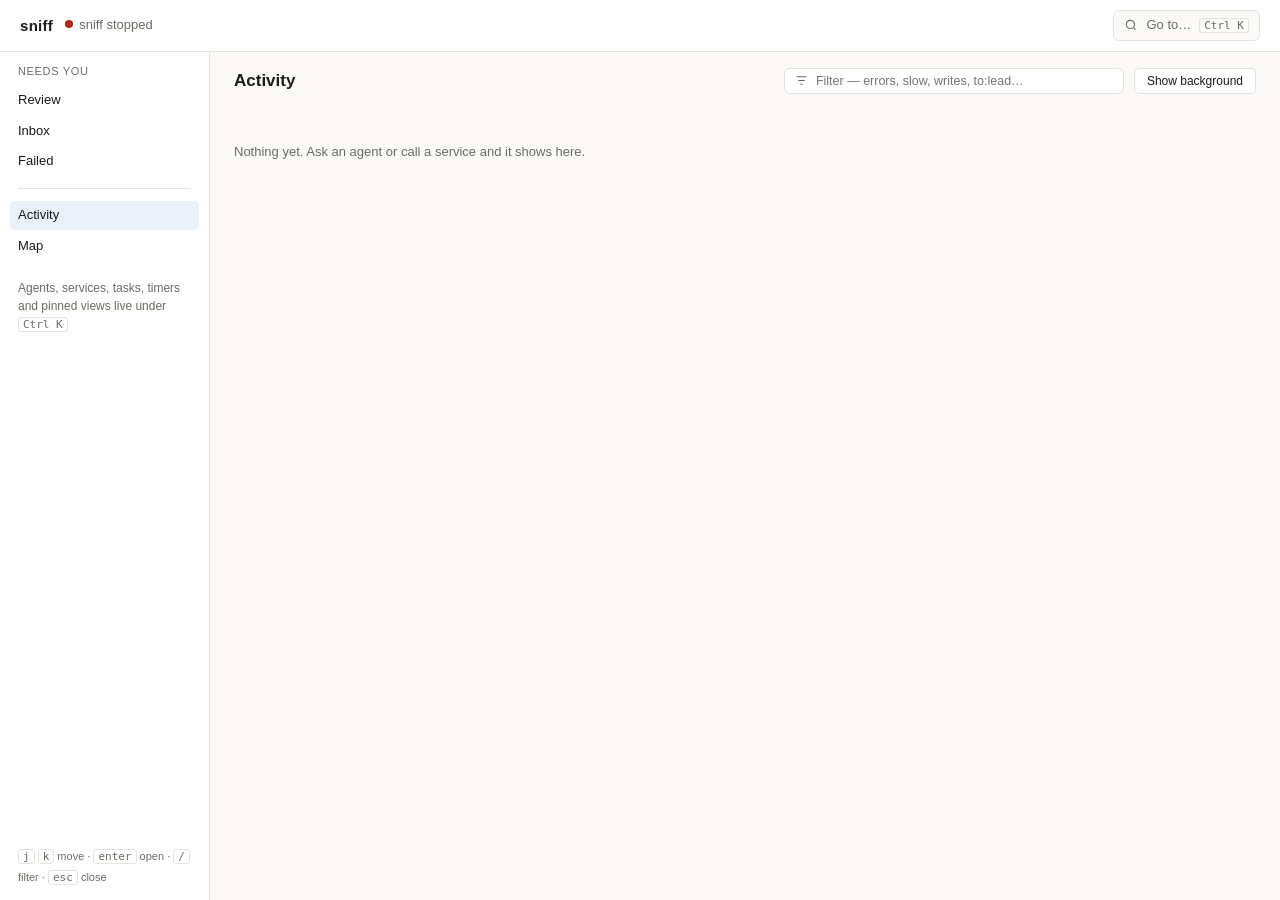
==== commit cf4c6c9c: "Put a chain's work in a project: the repository its jobs run in A job run in a git repository tags i" ====
--- a/cmd/sniff/web/index.html
+++ b/cmd/sniff/web/index.html
@@ -46,10 +46,11 @@
         <div class="activity-head">
           <h2 id="activity-title">Activity</h2>
           <button type="button" id="only" class="chip" aria-pressed="true" title="Show every chain again" hidden>One chain ×</button>
+          <button type="button" id="project" class="chip" aria-pressed="true" title="Show every project's requests again" hidden></button>
           <form id="filters" class="filters" role="search" aria-label="Filter messages">
             <svg width="13" height="13" viewBox="0 0 24 24" fill="none" stroke="currentColor" stroke-width="2" aria-hidden="true"><path d="M3 5h18M6 12h12M10 19h4"></path></svg>
             <input id="query" type="search" aria-label="Filter" placeholder="Filter — errors, slow, writes, to:lead…" autocomplete="off" spellcheck="false"
-              title="errors, slow and writes stand for kind:err, time:>500ms and mark:write. Each term must match; -term must not. to:address[/fn] from:address origin:user|agent kind:call|send|pub|done|eval|note|ok|err|fault|pending time:>500ms|<1ms mark:read|write gate:held|refused|accepted|trusted|free|for, or a word">
+              title="errors, slow and writes stand for kind:err, time:>500ms and mark:write. Each term must match; -term must not. to:address[/fn] from:address origin:user|agent kind:call|send|pub|done|eval|note|ok|err|fault|pending time:>500ms|<1ms mark:read|write gate:held|refused|accepted|trusted|free|for project:name, or a word">
           </form>
           <button type="button" id="show-bg" class="toggle" aria-pressed="false" title="Show timer ticks, reads, settles and notes inline, rather than folded between requests">Show background</button>
           <span id="query-error" class="query-error" role="status"></span>
--- a/cmd/sniff/web/style.css
+++ b/cmd/sniff/web/style.css
@@ -363,6 +363,15 @@
 .card-head:focus-visible { outline: 2px solid var(--accent); outline-offset: -2px; border-radius: 8px; }
 .card-head .time { padding: 0; font: 11.5px var(--mono); color: var(--muted); }
 .card-head .who { color: var(--muted); white-space: nowrap; }
+.card-head .project {
+  margin-left: 8px;
+  padding: 0 6px;
+  border: 1px solid var(--line);
+  border-radius: 999px;
+  font: 11px var(--mono);
+  color: var(--accent);
+}
+.card-head .project:hover { border-color: var(--accent); background: var(--select); }
 .card-head .ask { font-weight: 500; white-space: nowrap; overflow: hidden; text-overflow: ellipsis; }
 .card-head .caret { font-size: 10px; color: var(--muted); text-align: right; }
 .outcome-line { grid-column: 2 / -1; display: flex; align-items: baseline; gap: 10px; min-width: 0; font-size: 12.5px; }
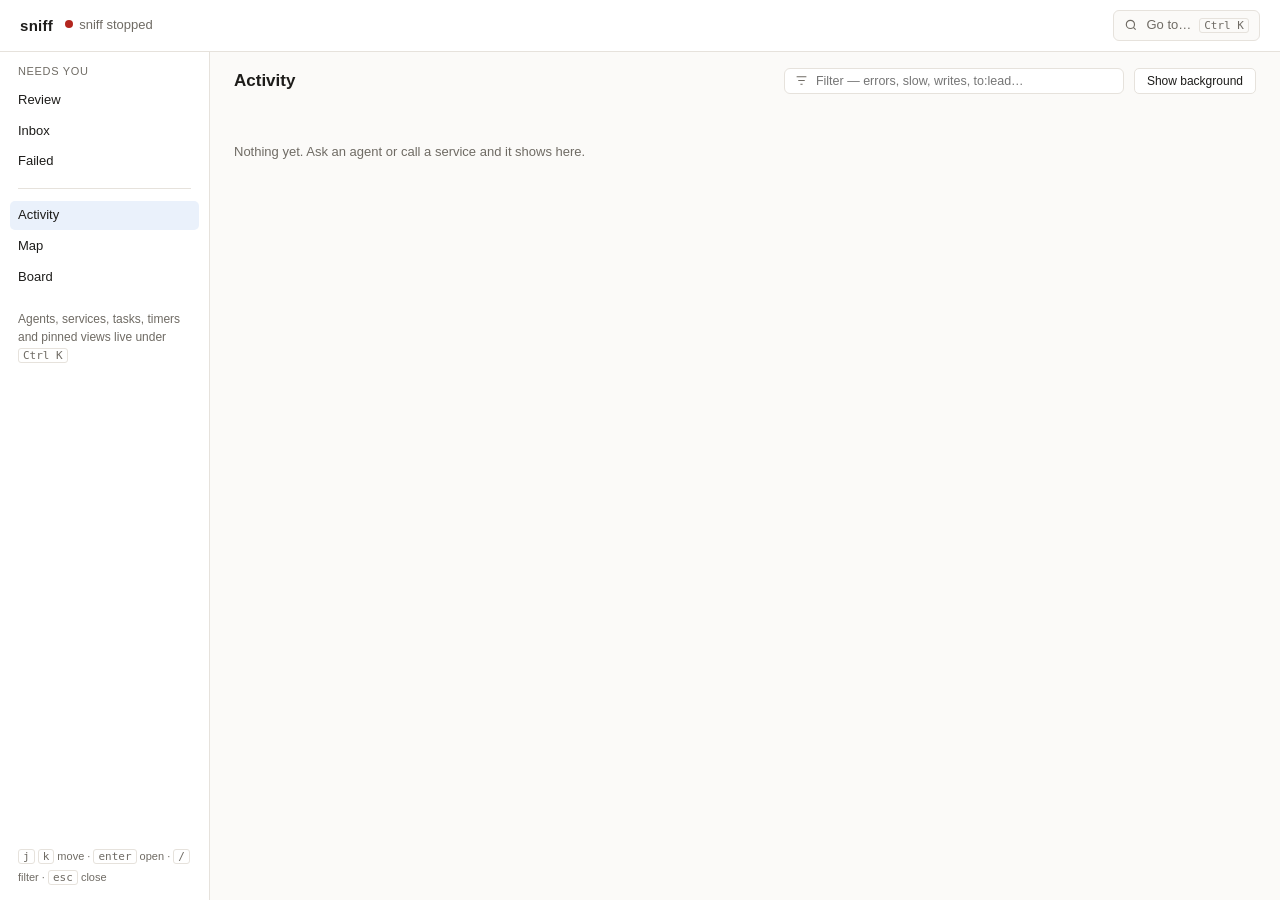
==== commit 7d8c102a: "Add :board, what is being built by project, in sniff's sidebar board holds tickets of its own, in To" ====
--- a/cmd/sniff/web/index.html
+++ b/cmd/sniff/web/index.html
@@ -33,6 +33,7 @@
     <div class="group">
       <button type="button" id="side-activity" class="side-activity" title="a card a request, newest first"><span class="name">Activity</span></button>
       <button type="button" id="side-map" class="side-map" title="who talks to whom: an address a box, an arrow a pair that talked"><span class="name">Map</span></button>
+      <a id="side-board" class="side-board" href="/view/board/show" title="what is being built, a ticket each, by project: :board's own tickets, plans' tasks and pipeline runs"><span class="name">Board</span></a>
     </div>
     <p class="hint side-note">Agents, services, tasks, timers and pinned views live under <kbd class="mod-k">⌘K</kbd></p>
     <p class="hint side-keys"><kbd>j</kbd> <kbd>k</kbd> move · <kbd>enter</kbd> open · <kbd>/</kbd> filter · <kbd>esc</kbd> close</p>
@@ -46,7 +47,7 @@
         <div class="activity-head">
           <h2 id="activity-title">Activity</h2>
           <button type="button" id="only" class="chip" aria-pressed="true" title="Show every chain again" hidden>One chain ×</button>
-          <button type="button" id="project" class="chip" aria-pressed="true" title="Show every project's requests again" hidden></button>
+          <button type="button" id="project" class="chip project" aria-pressed="true" title="Show every project's requests again" hidden></button>
           <form id="filters" class="filters" role="search" aria-label="Filter messages">
             <svg width="13" height="13" viewBox="0 0 24 24" fill="none" stroke="currentColor" stroke-width="2" aria-hidden="true"><path d="M3 5h18M6 12h12M10 19h4"></path></svg>
             <input id="query" type="search" aria-label="Filter" placeholder="Filter — errors, slow, writes, to:lead…" autocomplete="off" spellcheck="false"
--- a/cmd/sniff/web/style.css
+++ b/cmd/sniff/web/style.css
@@ -18,6 +18,10 @@
   --lit: #2f6fb3;
   --mono: ui-monospace, "SF Mono", Menlo, Consolas, monospace;
   --sans: -apple-system, BlinkMacSystemFont, "Segoe UI", sans-serif;
+  /* A project's colour: its hue, --hue, at these lightnesses. */
+  --tag-fg: 32%;
+  --tag-bg: 93%;
+  --tag-line: 78%;
   color-scheme: light;
 }
 @media (prefers-color-scheme: dark) {
@@ -39,6 +43,9 @@
     --kw: #b694e6;
     --str: #6cc28f;
     --lit: #79a9e0;
+    --tag-fg: 76%;
+    --tag-bg: 21%;
+    --tag-line: 36%;
     color-scheme: dark;
   }
 }
@@ -363,15 +370,25 @@
 .card-head:focus-visible { outline: 2px solid var(--accent); outline-offset: -2px; border-radius: 8px; }
 .card-head .time { padding: 0; font: 11.5px var(--mono); color: var(--muted); }
 .card-head .who { color: var(--muted); white-space: nowrap; }
-.card-head .project {
-  margin-left: 8px;
-  padding: 0 6px;
-  border: 1px solid var(--line);
+/* A project's colour, as hueOf picks it: hues far enough apart to tell
+   two by. */
+.hue-0 { --hue: 215; } .hue-1 { --hue: 145; } .hue-2 { --hue: 275; } .hue-3 { --hue: 28; }
+.hue-4 { --hue: 330; } .hue-5 { --hue: 185; } .hue-6 { --hue: 75; } .hue-7 { --hue: 0; }
+/* A project, or a view item's :tag: a chip in the project's own colour. */
+.tag, .card-head .project, .chip.project {
+  display: inline-block;
+  padding: 1px 8px;
+  border: 1px solid hsl(var(--hue, 210) 45% var(--tag-line));
   border-radius: 999px;
-  font: 11px var(--mono);
-  color: var(--accent);
-}
-.card-head .project:hover { border-color: var(--accent); background: var(--select); }
+  font: 600 11.5px var(--mono);
+  color: hsl(var(--hue, 210) 60% var(--tag-fg));
+  background: hsl(var(--hue, 210) 70% var(--tag-bg));
+  white-space: nowrap;
+}
+.card-head .project { margin-left: 8px; }
+.card-head .project:hover, .chip.project:hover { border-color: hsl(var(--hue, 210) 60% var(--tag-fg)); }
+.view .item > .tag { margin-bottom: 2px; }
+.view .item > .tag + * { flex-basis: 100%; }
 .card-head .ask { font-weight: 500; white-space: nowrap; overflow: hidden; text-overflow: ellipsis; }
 .card-head .caret { font-size: 10px; color: var(--muted); text-align: right; }
 .outcome-line { grid-column: 2 / -1; display: flex; align-items: baseline; gap: 10px; min-width: 0; font-size: 12.5px; }
@@ -478,6 +495,19 @@
 .map .edge.err path:not(.hit) { stroke: var(--err); }
 .map .edge.fault path:not(.hit) { stroke: var(--fault); }
 .map .edge:hover path:not(.hit) { stroke: var(--accent); }
+.map .edge.cross path:not(.hit) { stroke: var(--err); stroke-dasharray: 7 4; }
+.map .edge.cross .edge-label { fill: var(--err); }
+.map .band rect { fill: color-mix(in srgb, var(--select) 22%, transparent); stroke: var(--line); }
+.map .band.shared rect { fill: none; stroke-dasharray: 4 4; }
+.map .band-name { font: 600 13px var(--mono); fill: hsl(var(--hue, 210) 60% var(--tag-fg)); }
+.map .band:not(.shared) > rect { fill: hsl(var(--hue, 210) 70% var(--tag-bg) / 0.45); stroke: hsl(var(--hue, 210) 45% var(--tag-line)); }
+.map .band.shared .band-name { fill: var(--muted); font-weight: 500; }
+.map .band-name.link, .map .band-caret { cursor: pointer; }
+.map .band-name.link:hover { text-decoration: underline; }
+.map .band-caret { font-size: 11px; fill: var(--muted); }
+.map .band-sub { font-size: 11.5px; fill: var(--muted); }
+.map .node.band-node rect { fill: color-mix(in srgb, var(--select) 60%, var(--panel)); stroke: var(--accent); stroke-dasharray: 5 3; }
+.map .node.band-node .node-name { fill: var(--accent); }
 .map .edge-label { font: 11px var(--mono); fill: var(--muted); paint-order: stroke; stroke: var(--bg); stroke-width: 4px; stroke-linejoin: round; }
 .map .edge.err .edge-label { fill: var(--err); }
 .map .edge.fault .edge-label { fill: var(--fault); }
